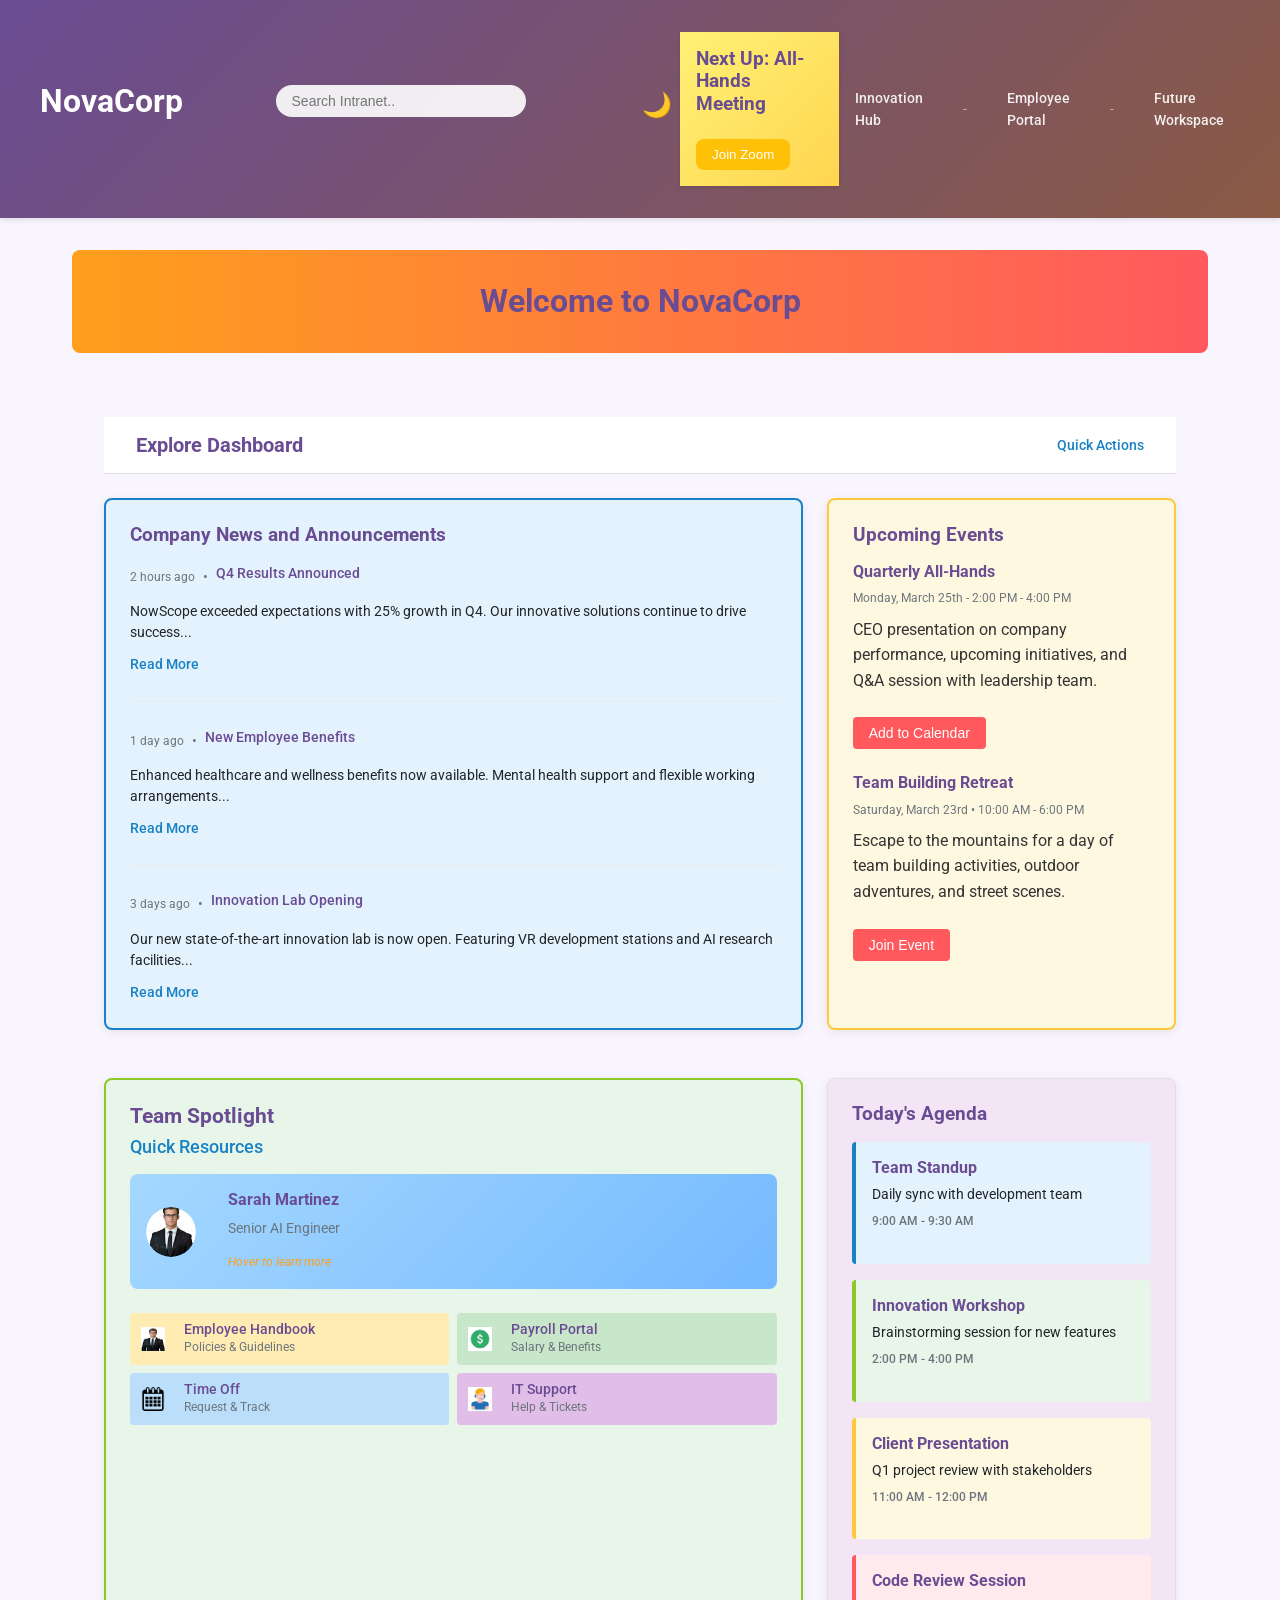
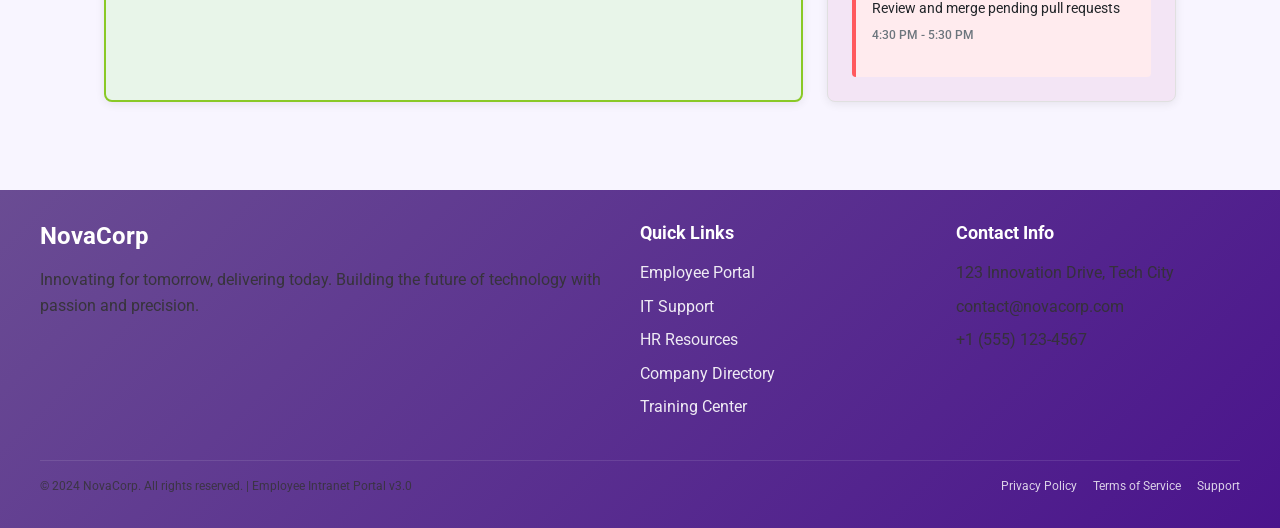
==== index.html @ 75bcbe5b "Rename index1.html to index.html for Vercel deployment" ====
<!DOCTYPE html>
<html lang="en">
<head>
    <meta charset="UTF-8">
    <meta name="viewport" content="width=device-width, initial-scale=1.0">
    <meta name="description" content="NovaCorp employee intranet portal">
    <title>NovaCorp Intranet</title>
    <link rel="stylesheet" href="style.css">
    <link href="https://fonts.googleapis.com/css2?family=Roboto:wght@300;400;500;700&display=swap" rel="stylesheet">
    <style>
        :root {
            /* Color Palette */
            --primary-color: #6a4c93;  /* Purple */
            --secondary-color: #1982c4;  /* Blue */
            --accent-color: #ff595e;  /* Coral */
            --success-color: #8ac926;  /* Green */
            --warning-color: #ffca3a;  /* Yellow */
            --highlight-color: #ff9f1c;  /* Orange */
            
            /* Neutral Colors */
            --white: #ffffff;
            --light-gray: #f8f9fa;
            --medium-gray: #e9ecef;
            --dark-gray: #6c757d;
            --black: #212529;
            
            /* Spacing */
            --space-sm: 0.5rem;
            --space-md: 1rem;
            --space-lg: 1.5rem;
            --space-xl: 2rem;
        }

        /* Base Styles */
        body {
            font-family: 'Roboto', sans-serif;
            margin: 0;
            padding: 0;
            background-color: #f8f5ff;
            color: var(--black);
            line-height: 1.6;
        }

        /* Header Styles */
        header {
            background: linear-gradient(135deg, var(--primary-color), #8a5a44);
            color: var(--white);
            padding: var(--space-xl);
            box-shadow: 0 2px 5px rgba(0,0,0,0.1);
        }

        .header-container {
            max-width: 1200px;
            margin: 0 auto;
        }
        
        .header-top {
            display: flex;
            justify-content: space-between;
            align-items: center;
            margin-bottom: var(--space-md);
        }
        
        h1 {
            font-size: 1.75rem;
            font-weight: 700;
            margin: 0;
        }
        
        .search-box {
            position: relative;
        }
        
        .search-box input {
            padding: var(--space-sm) var(--space-md);
            border-radius: 20px;
            border: none;
            width: 250px;
            font-size: 0.875rem;
        }
        
        nav {
            display: flex;
            gap: var(--space-md);
            font-size: 0.875rem;
        }
        
        nav a {
            color: var(--white);
            text-decoration: none;
            font-weight: 500;
            opacity: 0.9;
            transition: opacity 0.2s;
        }
        
        nav a:hover {
            opacity: 1;
            text-decoration: underline;
        }
        
        .nav-divider {
            color: rgba(255,255,255,0.5);
        }

        /* Main Content */
        main {
            max-width: 1200px;
            margin: var(--space-xl) auto;
            padding: 0 var(--space-xl);
        }

        .welcome-banner {
            background: linear-gradient(to right, var(--highlight-color), var(--accent-color));
            color: var(--white);
            padding: var(--space-xl);
            border-radius: 8px;
            text-align: center;
            margin-bottom: var(--space-xl);
        }
        
        .welcome-banner h2 {
            font-size: 2rem;
            margin: 0;
        }

        /* Dashboard Styles */
        .dashboard-header {
            display: flex;
            justify-content: space-between;
            align-items: center;
            margin-bottom: var(--space-lg);
        }
        
        .dashboard-header h3 {
            font-size: 1.25rem;
            color: var(--primary-color);
            margin: 0;
        }
        
        .dashboard-header span {
            color: var(--secondary-color);
            font-weight: 500;
            font-size: 0.875rem;
        }

        .dashboard-grid {
            display: grid;
            grid-template-columns: 2fr 1fr;
            gap: var(--space-lg);
        }

        /* Card Styles */
        .card {
            background-color: var(--white);
            border-radius: 8px;
            padding: var(--space-lg);
            box-shadow: 0 2px 10px rgba(0, 0, 0, 0.08);
            margin-bottom: var(--space-lg);
        }

        /* News Section */
        .news-section {
            background-color: #e3f2fd;
            border: 2px solid var(--secondary-color);
        }

        .news-items {
            display: flex;
            flex-direction: column;
            gap: var(--space-lg);
        }

        .news-item {
            padding-bottom: var(--space-lg);
            border-bottom: 1px solid var(--medium-gray);
        }

        .news-item:last-child {
            border-bottom: none;
            padding-bottom: 0;
        }

        .news-meta {
            display: flex;
            align-items: center;
            gap: var(--space-sm);
            margin-bottom: var(--space-sm);
        }

        .news-time {
            color: var(--dark-gray);
            font-size: 0.75rem;
        }

        .news-bullet {
            color: var(--dark-gray);
        }

        .news-title {
            color: var(--primary-color);
            font-weight: 500;
        }

        .news-excerpt {
            color: var(--black);
            margin-bottom: var(--space-sm);
            font-size: 0.875rem;
        }

        .news-link {
            color: var(--secondary-color);
            text-decoration: none;
            font-weight: 500;
            font-size: 0.875rem;
        }

        /* Events Section */
        .events-section {
            background-color: #fff8e1;
            border: 2px solid var(--warning-color);
        }

        .event-item {
            margin-bottom: var(--space-lg);
        }

        .event-item:last-child {
            margin-bottom: 0;
        }

        .event-item h4 {
            color: var(--primary-color);
            margin-bottom: var(--space-sm);
        }

        .event-time {
            color: var(--dark-gray);
            font-size: 0.75rem;
            margin-bottom: var(--space-sm);
        }

        .event-btn {
            background-color: var(--accent-color);
            color: var(--white);
            border: none;
            padding: var(--space-sm) var(--space-md);
            border-radius: 4px;
            font-size: 0.875rem;
            cursor: pointer;
            transition: opacity 0.2s;
        }

        .event-btn:hover {
            opacity: 0.9;
        }

        /* Spotlight Section */
        .spotlight-section {
            background-color: #e8f5e9;
            border: 2px solid var(--success-color);
        }

        .employee-card {
            display: flex;
            align-items: center;
            gap: var(--space-md);
            padding: var(--space-md);
            background: linear-gradient(135deg, #a5d8ff, #74b9ff);
            border-radius: 8px;
            margin-bottom: var(--space-lg);
        }

        .employee-avatar img {
            width: 50px;
            height: 50px;
            border-radius: 50%;
            object-fit: cover;
        }

        .employee-info h5 {
            color: var(--primary-color);
            margin: 0 0 var(--space-sm) 0;
        }

        .employee-info p {
            color: var(--dark-gray);
            margin: 0 0 var(--space-sm) 0;
            font-size: 0.875rem;
        }

        .learn-more {
            color: var(--highlight-color);
            text-decoration: none;
            font-size: 0.75rem;
            font-style: italic;
        }

        .quick-resources {
            display: grid;
            grid-template-columns: 1fr 1fr;
            gap: var(--space-sm);
        }

        .resource-item {
            display: flex;
            align-items: center;
            gap: var(--space-sm);
            padding: var(--space-sm);
            border-radius: 4px;
            transition: transform 0.2s;
        }

        .resource-item:nth-child(1) {
            background-color: #ffecb3;
        }
        .resource-item:nth-child(2) {
            background-color: #c8e6c9;
        }
        .resource-item:nth-child(3) {
            background-color: #bbdefb;
        }
        .resource-item:nth-child(4) {
            background-color: #e1bee7;
        }

        .resource-icon img {
            width: 24px;
            height: 24px;
        }

        .resource-info h6 {
            color: var(--primary-color);
            margin: 0;
            font-size: 0.875rem;
        }

        .resource-info p {
            color: var(--dark-gray);
            margin: 0;
            font-size: 0.75rem;
        }

        /* Agenda Section */
        .agenda-section {
            background-color: #f3e5f5;
        }

        .agenda-items {
            display: flex;
            flex-direction: column;
            gap: var(--space-md);
        }

        .agenda-item {
            padding: var(--space-md);
            border-radius: 4px;
            transition: transform 0.2s;
        }

        .agenda-item:nth-child(1) {
            border-left: 4px solid var(--secondary-color);
            background-color: #e3f2fd;
        }
        .agenda-item:nth-child(2) {
            border-left: 4px solid var(--success-color);
            background-color: #e8f5e9;
        }
        .agenda-item:nth-child(3) {
            border-left: 4px solid var(--warning-color);
            background-color: #fff8e1;
        }
        .agenda-item:nth-child(4) {
            border-left: 4px solid var(--accent-color);
            background-color: #ffebee;
        }

        .agenda-item h4 {
            color: var(--primary-color);
            margin: 0 0 var(--space-sm) 0;
        }

        .agenda-description {
            color: var(--black);
            margin: 0 0 var(--space-sm) 0;
            font-size: 0.875rem;
        }

        .agenda-time {
            color: var(--dark-gray);
            font-size: 0.75rem;
        }

        /* Footer */
        footer {
            background: linear-gradient(135deg, var(--primary-color), #4a148c);
            color: var(--white);
            padding: var(--space-xl);
        }

        .footer-content {
            max-width: 1200px;
            margin: 0 auto;
            display: grid;
            grid-template-columns: 2fr 1fr 1fr;
            gap: var(--space-xl);
            margin-bottom: var(--space-xl);
        }

        .footer-about h3 {
            font-size: 1.5rem;
            margin: 0 0 var(--space-md) 0;
        }

        .footer-about p {
            margin: 0;
            opacity: 0.9;
            line-height: 1.6;
        }

        .footer-links h4,
        .footer-contact h4 {
            font-size: 1.125rem;
            margin: 0 0 var(--space-md) 0;
        }

        .footer-links ul {
            list-style: none;
            margin: 0;
            padding: 0;
        }

        .footer-links li {
            margin-bottom: var(--space-sm);
        }

        .footer-links a {
            color: var(--white);
            text-decoration: none;
            opacity: 0.9;
            transition: opacity 0.2s;
        }

        .footer-links a:hover {
            opacity: 1;
            text-decoration: underline;
        }

        .footer-contact p {
            margin: 0 0 var(--space-sm) 0;
            opacity: 0.9;
        }

        .footer-bottom {
            max-width: 1200px;
            margin: 0 auto;
            padding-top: var(--space-md);
            border-top: 1px solid rgba(255,255,255,0.1);
            display: flex;
            justify-content: space-between;
            align-items: center;
        }

        .footer-bottom p {
            margin: 0;
            font-size: 0.75rem;
            opacity: 0.8;
        }

        .footer-legal {
            display: flex;
            gap: var(--space-md);
        }

        .footer-legal a {
            color: var(--white);
            text-decoration: none;
            font-size: 0.75rem;
            opacity: 0.8;
            transition: opacity 0.2s;
        }

        .footer-legal a:hover {
            opacity: 1;
        }

        /* Mobile Menu Toggle */
        .mobile-menu-toggle {
            display: none;
            flex-direction: column;
            justify-content: space-between;
            width: 30px;
            height: 21px;
            cursor: pointer;
        }

        .mobile-menu-toggle span {
            display: block;
            height: 3px;
            width: 100%;
            background-color: var(--white);
            border-radius: 3px;
        }

        /* Responsive Design */
        @media (max-width: 1024px) {
            .dashboard-grid {
                grid-template-columns: 1fr;
            }
            
            .footer-content {
                grid-template-columns: 1fr 1fr;
            }
        }

        @media (max-width: 768px) {
            .header-top {
                flex-direction: column;
                align-items: flex-start;
                gap: var(--space-md);
            }
            
            .search-box input {
                width: 100%;
            }
            
            .mobile-menu-toggle {
                display: flex;
                position: absolute;
                top: 1.5rem;
                right: 2rem;
            }
            
            nav {
                display: none;
                width: 100%;
                flex-direction: column;
                gap: var(--space-sm);
            }
            
            nav.active {
                display: flex;
            }
            
            .footer-content {
                grid-template-columns: 1fr;
            }
        }

        @media (max-width: 576px) {
            body {
                font-size: 14px;
            }
            
            .quick-resources {
                grid-template-columns: 1fr;
            }
            
            .footer-bottom {
                flex-direction: column;
                gap: var(--space-sm);
                text-align: center;
            }
            
            .footer-legal {
                justify-content: center;
            }
        }
    </style>
</head>
<body>
    <header>
        <div class="header-container">
            <div class="header-top">
                <h1>NovaCorp</h1>
                <div class="search-box">
                    <input type="text" placeholder="Search Intranet.." aria-label="Search intranet">
                </div>
                <div class="theme-toggle">
                    <button id="themeToggle" aria-label="Toggle theme">
                        <span class="light-icon">☀️</span>
                        <span class="dark-icon">🌙</span>
                    </button>
                </div>
            </div>
            <div class="mobile-menu-toggle" aria-label="Menu">
                <span></span>
                <span></span>
                <span></span>
            </div>
            <!-- Office-Flavored Widgets -->


<div class="widget meeting-tracker">
  <h3>Next Up: All-Hands Meeting</h3>
  <button id="joinMeeting">Join Zoom</button>
</div>
            <nav>
                <a href="#">Innovation Hub</a>
                <span class="nav-divider" aria-hidden="true">-</span>
                <a href="#">Employee Portal</a>
                <span class="nav-divider" aria-hidden="true">-</span>
                <a href="#">Future Workspace</a>
            </nav>
        </div>
    </header>

    <main>
        <section class="welcome-banner">
            <h2>Welcome to NovaCorp</h2>
        </section>

        <section class="dashboard">
            <div class="dashboard-header">
                <h3>Explore Dashboard</h3>
                <span>Quick Actions</span>
            </div>
            
            <div class="dashboard-grid">
                <!-- News Section -->
                <div class="news-section card">
                    <h3>Company News and Announcements</h3>
                    <div class="news-items">
                        <div class="news-item">
                            <div class="news-meta">
                                <span class="news-time">2 hours ago</span>
                                <span class="news-bullet" aria-hidden="true">•</span>
                                <span class="news-title">Q4 Results Announced</span>
                            </div>
                            <p class="news-excerpt">NowScope exceeded expectations with 25% growth in Q4. Our innovative solutions continue to drive success...</p>
                            <a href="#" class="news-link">Read More</a>
                        </div>
                        
                        <div class="news-item">
                            <div class="news-meta">
                                <span class="news-time">1 day ago</span>
                                <span class="news-bullet" aria-hidden="true">•</span>
                                <span class="news-title">New Employee Benefits</span>
                            </div>
                            <p class="news-excerpt">Enhanced healthcare and wellness benefits now available. Mental health support and flexible working arrangements...</p>
                            <a href="#" class="news-link">Read More</a>
                        </div>
                        
                        <div class="news-item">
                            <div class="news-meta">
                                <span class="news-time">3 days ago</span>
                                <span class="news-bullet" aria-hidden="true">•</span>
                                <span class="news-title">Innovation Lab Opening</span>
                            </div>
                            <p class="news-excerpt">Our new state-of-the-art innovation lab is now open. Featuring VR development stations and AI research facilities...</p>
                            <a href="#" class="news-link">Read More</a>
                        </div>
                    </div>
                </div>
                
                <!-- Events Section -->
                <div class="events-section card">
                    <h3>Upcoming Events</h3>
                    <div class="event-item">
                        <h4>Quarterly All-Hands</h4>
                        <p class="event-time">Monday, March 25th - 2:00 PM - 4:00 PM</p>
                        <p>CEO presentation on company performance, upcoming initiatives, and Q&A session with leadership team.</p>
                        <button class="event-btn">Add to Calendar</button>
                    </div>
                    <div class="event-item">
                        <h4>Team Building Retreat</h4>
                        <p class="event-time">Saturday, March 23rd • 10:00 AM - 6:00 PM</p>
                        <p>Escape to the mountains for a day of team building activities, outdoor adventures, and street scenes.</p>
                        <button class="event-btn">Join Event</button>
                    </div>
                </div>
                
                <!-- Spotlight Section -->
                <div class="spotlight-section card">
                    <h3>Team Spotlight</h3>
                    <h4>Quick Resources</h4>
                    <div class="employee-card">
                        <div class="employee-avatar">
                            <img src="ff.jpg" alt="Sarah Martinez portrait" width="50" height="50">
                        </div>
                        <div class="employee-info">
                            <h5>Sarah Martinez</h5>
                            <p>Senior AI Engineer</p>
                            <a href="#" class="learn-more">Hover to learn more</a>
                        </div>
                    </div>
                    
                    <div class="quick-resources">
                        <div class="resource-item">
                            <div class="resource-icon">
                                <img src="ff.jpg" alt="Handbook icon" width="24" height="24">
                            </div>
                            <div class="resource-info">
                                <h6>Employee Handbook</h6>
                                <p>Policies & Guidelines</p>
                            </div>
                        </div>
                        
                        <div class="resource-item">
                            <div class="resource-icon">
                                <img src="do.jpg" alt="Payroll icon" width="24" height="24">
                            </div>
                            <div class="resource-info">
                                <h6>Payroll Portal</h6>
                                <p>Salary & Benefits</p>
                            </div>
                        </div>
                        
                        <div class="resource-item">
                            <div class="resource-icon">
                                <img src="cal.png" alt="Calendar icon" width="24" height="24">
                            </div>
                            <div class="resource-info">
                                <h6>Time Off</h6>
                                <p>Request & Track</p>
                            </div>
                        </div>
                        
                        <div class="resource-item">
                            <div class="resource-icon">
                                <img src="sup.png" alt="Support icon" width="24" height="24">
                            </div>
                            <div class="resource-info">
                                <h6>IT Support</h6>
                                <p>Help & Tickets</p>
                            </div>
                        </div>
                    </div>
                </div>
                
                <!-- Agenda Section -->
                <div class="agenda-section card">
                    <h3>Today's Agenda</h3>
                    <div class="agenda-items">
                        <div class="agenda-item">
                            <h4>Team Standup</h4>
                            <p class="agenda-description">Daily sync with development team</p>
                            <p class="agenda-time">9:00 AM - 9:30 AM</p>
                        </div>
                        <div class="agenda-item">
                            <h4>Innovation Workshop</h4>
                            <p class="agenda-description">Brainstorming session for new features</p>
                            <p class="agenda-time">2:00 PM - 4:00 PM</p>
                        </div>
                        <div class="agenda-item">
                            <h4>Client Presentation</h4>
                            <p class="agenda-description">Q1 project review with stakeholders</p>
                            <p class="agenda-time">11:00 AM - 12:00 PM</p>
                        </div>
                        <div class="agenda-item">
                            <h4>Code Review Session</h4>
                            <p class="agenda-description">Review and merge pending pull requests</p>
                            <p class="agenda-time">4:30 PM - 5:30 PM</p>
                        </div>
                    </div>
                </div>
            </div>
        </section>
    </main>

    <footer>
        <div class="footer-content">
            <div class="footer-about">
                <h3>NovaCorp</h3>
                <p>Innovating for tomorrow, delivering today. Building the future of technology with passion and precision.</p>
            </div>
            <div class="footer-links">
                <h4>Quick Links</h4>
                <ul>
                    <li><a href="#">Employee Portal</a></li>
                    <li><a href="#">IT Support</a></li>
                    <li><a href="#">HR Resources</a></li>
                    <li><a href="#">Company Directory</a></li>
                    <li><a href="#">Training Center</a></li>
                </ul>
            </div>
            <div class="footer-contact">
                <h4>Contact Info</h4>
                <p>123 Innovation Drive, Tech City</p>
                <p>contact@novacorp.com</p>
                <p>+1 (555) 123-4567</p>
            </div>
        </div>
        <div class="footer-bottom">
            <p>© 2024 NovaCorp. All rights reserved. | Employee Intranet Portal v3.0</p>
            <div class="footer-legal">
                <a href="#">Privacy Policy</a>
                <a href="#">Terms of Service</a>
                <a href="#">Support</a>
            </div>
        </div>
    </footer>

    <script src="script.js"></script>
</body>
</html>
---- style.css ----
:root {
    /* Color Scheme - Light Theme (Default) */
    --primary-color: #2c3e50;
    --secondary-color: #3498db;
    --accent-color: #e74c3c;
    --success-color: #2ecc71;
    --warning-color: #f39c12;
    --light-gray: #ecf0f1;
    --medium-gray: #bdc3c7;
    --dark-gray: #7f8c8d;
    --white: #ffffff;
    --black: #000000;

    
    /* Background Colors */
    --primary-bg: #ffffff;
    --secondary-bg: #f5f5f5;
    --card-bg: #ffffff;
    
    /* Text Colors */
    --text-color: #333333;
    --text-light: #777777;
    --text-on-dark: #f5f5f5;
    
    /* UI Elements */
    --header-bg: #2c3e50;
    --border-color: #e0e0e0;
    --shadow-color: rgba(0, 0, 0, 0.1);
    
    /* Spacing */
    --base-spacing: 1rem;
    --border-radius: 8px;
    
    /* Transitions */
    --transition-fast: 0.2s;
    --transition-medium: 0.3s;
    --transition-slow: 0.5s;
    /* Light theme vars */
  --primary-bg: #ffffff;
  --text-color: #333333;
}

[data-theme="dark"] {
    /* Dark Theme Overrides */
    --primary-bg: #121212;
    --secondary-bg: #1e1e1e;
    --text-color: #f5f5f5;
    --text-light: #aaaaaa;
    --header-bg: #1a1a1a;
    --accent-color: #4dabf7;
    --card-bg: #1e1e1e;
    --border-color: #333333;
    --shadow-color: rgba(0, 0, 0, 0.3);
}

/* Base Styles */
* {
    margin: 0;
    padding: 0;
    box-sizing: border-box;
}

html {
    scroll-behavior: smooth;
}

body {
    font-family: 'Roboto', sans-serif;
    line-height: 1.6;
    color: var(--text-color);
    background-color: var(--primary-bg);
    transition: background-color var(--transition-medium) ease, 
                color var(--transition-medium) ease;
}

h1, h2, h3, h4, h5, h6 {
    line-height: 1.2;
    margin-bottom: var(--base-spacing);
    color: var(--primary-color);
}

[data-theme="dark"] h1, 
[data-theme="dark"] h2, 
[data-theme="dark"] h3, 
[data-theme="dark"] h4, 
[data-theme="dark"] h5, 
[data-theme="dark"] h6 {
    color: var(--text-on-dark);
}

p {
    margin-bottom: var(--base-spacing);
    color: var(--text-color);
}

a {
    color: var(--secondary-color);
    text-decoration: none;
    transition: color var(--transition-fast) ease;
}

a:hover {
    color: var(--accent-color);
    text-decoration: underline;
}

img {
    max-width: 100%;
    height: auto;
    display: block;
}

/* Layout Components */
.container {
    width: 100%;
    max-width: 1200px;
    margin: 0 auto;
    padding: 0 var(--base-spacing);
}

.section {
    padding: calc(var(--base-spacing) * 2) 0;
}

/* Header Styles */
header {
    background-color: var(--header-bg);
    color: var(--white);
    padding: var(--base-spacing) calc(var(--base-spacing) * 2);
    box-shadow: 0 2px 5px var(--shadow-color);
    position: relative;
}

.header-container {
    display: flex;
    justify-content: space-between;
    align-items: center;
}

.header-top {
    display: flex;
    justify-content: space-between;
    align-items: center;
    margin-bottom: calc(var(--base-spacing) / 2);
    width: 100%;
}

.header-top h1 {
    font-size: 2rem;
    font-weight: 700;
    color: var(--white);
}

.nav-divider {
    color: rgba(255, 255, 255, 0.5);
    padding: 0 calc(var(--base-spacing) / 2);
}

/* Search Box */
.search-box {
    position: relative;
    display: flex;
    align-items: center;
}

.search-box input {
    padding: calc(var(--base-spacing) / 2) var(--base-spacing);
    border-radius: 20px;
    border: none;
    width: 300px;
    background-color: rgba(255, 255, 255, 0.9);
    transition: width var(--transition-medium) ease;
}

.search-box input:focus {
    outline: none;
    box-shadow: 0 0 0 2px var(--secondary-color);
    width: 350px;
}

.search-box button {
    background: transparent;
    border: none;
    cursor: pointer;
    margin-left: calc(var(--base-spacing) / 2);
    color: var(--white);
}

/* Navigation */
nav {
    display: flex;
    gap: var(--base-spacing);
    align-items: center;
}

nav a {
    color: var(--white);
    text-decoration: none;
    font-weight: 500;
    padding: calc(var(--base-spacing) / 2) var(--base-spacing);
    border-radius: var(--border-radius);
    transition: background-color var(--transition-fast) ease;
}

nav a:hover {
    background-color: rgba(255, 255, 255, 0.1);
    text-decoration: none;
}

nav span {
    color: rgba(255, 255, 255, 0.7);
}

/* Theme Toggle */
.theme-toggle {
    margin-left: var(--base-spacing);
}

#themeToggle {
    background: transparent;
    border: none;
    cursor: pointer;
    font-size: 1.5rem;
    padding: calc(var(--base-spacing) / 2);
    display: flex;
    align-items: center;
    color: var(--white);
    transition: transform var(--transition-fast) ease;
}

#themeToggle:hover {
    transform: scale(1.1);
}

/* Main Content */
.welcome-banner {
    background-color: var(--secondary-color);
    color: var(--white);
    padding: calc(var(--base-spacing) * 2);
    text-align: center;
    margin-bottom: calc(var(--base-spacing) * 2);
}

.welcome-banner h2 {
    font-size: 1.8rem;
    margin: 0;
}

.dashboard {
    padding: calc(var(--base-spacing) * 2);
}

.dashboard-header {
    display: flex;
    justify-content: space-between;
    align-items: center;
    padding: var(--base-spacing) calc(var(--base-spacing) * 2);
    background-color: var(--card-bg);
    border-bottom: 1px solid var(--border-color);
    margin-bottom: var(--base-spacing);
}

.dashboard-header h3 {
    font-size: 1.2rem;
    margin: 0;
}

.dashboard-header span {
    color: var(--secondary-color);
    font-weight: 500;
}

.dashboard-grid {
    display: grid;
    grid-template-columns: 2fr 1fr;
    gap: calc(var(--base-spacing) * 2);
}

/* Card Styles */
.card {
    background: var(--card-bg);
    border-radius: var(--border-radius);
    padding: calc(var(--base-spacing) * 1.5);
    margin-bottom: calc(var(--base-spacing) * 1.5);
    box-shadow: 0 2px 4px var(--shadow-color);
    border: 1px solid var(--border-color);
    transition: transform var(--transition-fast) ease, 
                box-shadow var(--transition-fast) ease;
}

.card:hover {
    transform: translateY(-5px);
    box-shadow: 0 5px 15px rgba(0, 0, 0, 0.1);
}

.card-title {
    font-size: 1.3rem;
    margin-bottom: var(--base-spacing);
    color: var(--primary-color);
    padding-bottom: calc(var(--base-spacing) / 2);
    border-bottom: 2px solid var(--border-color);
}

/* Events Section */
.events-section {
    background-color: var(--card-bg);
    border-radius: var(--border-radius);
    padding: calc(var(--base-spacing) * 1.5);
    box-shadow: 0 4px 6px var(--shadow-color);
    overflow: hidden;
}

.events-slider {
    position: relative;
    width: 100%;
    height: 220px;
    overflow: hidden;
}

.event-slide {
    position: absolute;
    width: 100%;
    height: 100%;
    padding: var(--base-spacing);
    border-radius: var(--border-radius);
    display: flex;
    flex-direction: column;
    justify-content: center;
    transition: transform var(--transition-slow) ease;
    background-color: var(--secondary-bg);
}

.event-slide h3 {
    color: var(--secondary-color);
    margin-bottom: calc(var(--base-spacing) / 2);
    font-size: 1.2rem;
}

.event-date {
    color: var(--dark-gray);
    font-size: 0.9rem;
    margin-bottom: var(--base-spacing);
}

.event-description {
    color: var(--text-color);
    margin-bottom: var(--base-spacing);
    line-height: 1.5;
}

.event-time {
    color: var(--dark-gray);
    font-size: 0.8rem;
    display: block;
    margin-bottom: calc(var(--base-spacing) / 2);
}

/* Slider Controls */
.slider-controls {
    display: flex;
    justify-content: center;
    margin-top: var(--base-spacing);
    gap: calc(var(--base-spacing) / 2);
}

.slider-prev, 
.slider-next {
    background-color: var(--secondary-color);
    color: var(--white);
    border: none;
    padding: calc(var(--base-spacing) / 2) var(--base-spacing);
    border-radius: var(--border-radius);
    cursor: pointer;
    transition: background-color var(--transition-fast) ease;
}

.slider-prev:hover, 
.slider-next:hover {
    background-color: var(--primary-color);
}

.slider-dots {
    display: flex;
    justify-content: center;
    gap: calc(var(--base-spacing) / 2);
    margin-top: var(--base-spacing);
}

.slider-dot {
    width: 12px;
    height: 12px;
    border-radius: 50%;
    background-color: var(--medium-gray);
    border: none;
    cursor: pointer;
    transition: background-color var(--transition-fast) ease;
}

.slider-dot.active {
    background-color: var(--secondary-color);
}

/* Spotlight Section */
.spotlight-section {
    background-color: var(--card-bg);
    border-radius: var(--border-radius);
    padding: var(--base-spacing);
    box-shadow: 0 2px 10px var(--shadow-color);
    margin-bottom: calc(var(--base-spacing) * 1.5);
}

.spotlight-section h3 {
    color: var(--primary-color);
    font-size: 1.3rem;
    margin-bottom: calc(var(--base-spacing) / 2);
}

.spotlight-section h4 {
    color: var(--secondary-color);
    font-size: 1.1rem;
    margin-bottom: var(--base-spacing);
    font-weight: 500;
}

/* News Section */
.news-section {
    background-color: var(--card-bg);
    border-radius: var(--border-radius);
    padding: calc(var(--base-spacing) * 1.5);
    margin-bottom: calc(var(--base-spacing) * 2);
    box-shadow: 0 4px 6px var(--shadow-color);
}

.news-items {
    display: flex;
    flex-direction: column;
    gap: calc(var(--base-spacing) * 1.5);
}

.news-item {
    padding-bottom: var(--base-spacing);
    border-bottom: 1px solid var(--border-color);
}

.news-item:last-child {
    border-bottom: none;
    padding-bottom: 0;
}

.news-meta {
    display: flex;
    align-items: center;
    gap: calc(var(--base-spacing) / 2);
    margin-bottom: calc(var(--base-spacing) / 2);
    color: var(--dark-gray);
    font-size: 0.9rem;
}

.news-title {
    color: var(--primary-color);
    font-weight: 600;
    margin-bottom: calc(var(--base-spacing) / 2);
}

.news-excerpt {
    color: var(--text-color);
    margin-bottom: calc(var(--base-spacing) / 2);
    line-height: 1.5;
}

/* Employee Cards */
.employee-card {
    display: flex;
    align-items: center;
    padding: var(--base-spacing);
    background-color: var(--secondary-bg);
    border-radius: var(--border-radius);
    margin-bottom: var(--base-spacing);
    transition: transform var(--transition-fast) ease;
}

.employee-card:hover {
    transform: translateX(5px);
}

.employee-avatar {
    width: 50px;
    height: 50px;
    border-radius: 50%;
    overflow: hidden;
    margin-right: var(--base-spacing);
    flex-shrink: 0;
}

.employee-info h5 {
    color: var(--primary-color);
    font-size: 1rem;
    margin-bottom: 3px;
}

.employee-info .position {
    color: var(--dark-gray);
    font-size: 0.85rem;
    margin-bottom: calc(var(--base-spacing) / 2);
}

/* Quick Links & Resources */
.quick-links {
    display: grid;
    grid-template-columns: 1fr 1fr;
    gap: calc(var(--base-spacing) / 2);
}

.quick-links a {
    display: block;
    background-color: var(--light-gray);
    padding: calc(var(--base-spacing) * 0.8);
    border-radius: var(--border-radius);
    text-decoration: none;
    color: var(--primary-color);
    text-align: center;
    transition: background-color var(--transition-fast) ease;
}

.quick-links a:hover {
    background-color: var(--secondary-color);
    color: var(--white);
}

.quick-resources {
    display: grid;
    grid-template-columns: 1fr 1fr;
    gap: var(--base-spacing);
}

.resource-item {
    display: flex;
    align-items: center;
    padding: calc(var(--base-spacing) / 2);
    border-radius: var(--border-radius);
    transition: background-color var(--transition-fast) ease;
}

.resource-item:hover {
    background-color: var(--light-gray);
}

.resource-icon {
    width: 30px;
    height: 30px;
    margin-right: calc(var(--base-spacing) / 2);
    display: flex;
    align-items: center;
    justify-content: center;
    flex-shrink: 0;
}

.resource-info h6 {
    color: var(--primary-color);
    font-size: 0.9rem;
    margin-bottom: 2px;
    font-weight: 500;
}

.resource-info p {
    color: var(--dark-gray);
    font-size: 0.8rem;
}

/* Agenda Section */
.agenda-section {
    background-color: var(--card-bg);
    border-radius: var(--border-radius);
    padding: calc(var(--base-spacing) * 1.5);
    box-shadow: 0 2px 10px var(--shadow-color);
    margin-bottom: calc(var(--base-spacing) * 1.5);
}

.agenda-items {
    display: flex;
    flex-direction: column;
    gap: var(--base-spacing);
}

.agenda-item {
    padding: var(--base-spacing);
    background-color: var(--secondary-bg);
    border-radius: var(--border-radius);
    transition: transform var(--transition-fast) ease, 
                box-shadow var(--transition-fast) ease;
}

.agenda-item:hover {
    transform: translateY(-2px);
    box-shadow: 0 4px 8px var(--shadow-color);
}

.agenda-item h3 {
    color: var(--primary-color);
    font-size: 1.1rem;
    margin-bottom: calc(var(--base-spacing) / 2);
    font-weight: 600;
}

.agenda-description {
    color: var(--text-color);
    font-size: 0.9rem;
    margin-bottom: calc(var(--base-spacing) / 2);
    line-height: 1.4;
}

.agenda-time {
    color: var(--dark-gray);
    font-size: 0.85rem;
    font-weight: 500;
}

/* Buttons */
button {
    background-color: var(--accent-color);
    color: var(--white);
    border: none;
    padding: calc(var(--base-spacing) / 2) var(--base-spacing);
    border-radius: var(--border-radius);
    cursor: pointer;
    margin-top: calc(var(--base-spacing) / 2);
    transition: background-color var(--transition-fast) ease, 
                transform var(--transition-fast) ease;
    font-weight: 500;
}

button:hover {
    background-color: var(--primary-color);
    transform: translateY(-2px);
}

button:active {
    transform: translateY(0);
}

button.secondary {
    background-color: var(--secondary-color);
}

button.success {
    background-color: var(--success-color);
}

button.warning {
    background-color: var(--warning-color);
}

.event-btn, 
.read-more {
    background: var(--secondary-color);
    color: var(--white);
    border: none;
    padding: calc(var(--base-spacing) / 2) var(--base-spacing);
    border-radius: var(--border-radius);
    cursor: pointer;
    margin-top: calc(var(--base-spacing) / 2);
    display: inline-block;
    text-decoration: none;
}

/* Footer */
footer {
    background-color: var(--header-bg);
    color: var(--white);
    padding: calc(var(--base-spacing) * 2);
}

.footer-content {
    display: grid;
    grid-template-columns: repeat(3, 1fr);
    gap: calc(var(--base-spacing) * 2);
    margin-bottom: calc(var(--base-spacing) * 2);
}

.footer-about h3 {
    font-size: 1.5rem;
    margin-bottom: var(--base-spacing);
    color: var(--white);
}

.footer-links h4,
.footer-contact h4 {
    margin-bottom: var(--base-spacing);
    font-size: 1.2rem;
    color: var(--white);
}

.footer-links ul {
    list-style: none;
}

.footer-links li {
    margin-bottom: calc(var(--base-spacing) / 2);
}

.footer-links a {
    color: var(--white);
    text-decoration: none;
    opacity: 0.8;
    transition: opacity var(--transition-fast) ease;
}

.footer-links a:hover {
    opacity: 1;
    text-decoration: underline;
}

.footer-bottom {
    display: flex;
    justify-content: space-between;
    align-items: center;
    padding-top: var(--base-spacing);
    border-top: 1px solid rgba(255, 255, 255, 0.1);
}

.footer-legal {
    display: flex;
    gap: var(--base-spacing);
}

.footer-legal a {
    color: var(--white);
    text-decoration: none;
    opacity: 0.8;
    transition: opacity var(--transition-fast) ease;
}

.footer-legal a:hover {
    opacity: 1;
}

/* Mobile Menu */
.mobile-menu-toggle {
    display: none;
    flex-direction: column;
    justify-content: space-between;
    width: 30px;
    height: 21px;
    cursor: pointer;
    background: transparent;
    border: none;
    padding: 0;
}

.mobile-menu-toggle span {
    display: block;
    height: 3px;
    width: 100%;
    background-color: var(--white);
    border-radius: 3px;
    transition: transform var(--transition-medium) ease, 
                opacity var(--transition-medium) ease;
}

.mobile-menu-toggle.active span:nth-child(1) {
    transform: translateY(9px) rotate(45deg);
}

.mobile-menu-toggle.active span:nth-child(2) {
    opacity: 0;
}

.mobile-menu-toggle.active span:nth-child(3) {
    transform: translateY(-9px) rotate(-45deg);
}

/* Scroll to Top Button */
.scroll-to-top {
    position: fixed;
    bottom: 30px;
    right: 30px;
    width: 50px;
    height: 50px;
    border-radius: 50%;
    background-color: var(--accent-color);
    color: var(--white);
    display: flex;
    justify-content: center;
    align-items: center;
    cursor: pointer;
    opacity: 0;
    visibility: hidden;
    transition: opacity var(--transition-medium) ease, 
                visibility var(--transition-medium) ease,
                background-color var(--transition-fast) ease;
    z-index: 999;
    border: none;
    font-size: 1.5rem;
}

.scroll-to-top.visible {
    opacity: 1;
    visibility: visible;
}

.scroll-to-top:hover {
    background-color: var(--primary-color);
}

/* Loading Spinner */
.spinner {
    display: inline-block;
    width: 20px;
    height: 20px;
    border: 3px solid rgba(255, 255, 255, 0.3);
    border-radius: 50%;
    border-top-color: var(--white);
    animation: spin 1s ease-in-out infinite;
}

@keyframes spin {
    to { transform: rotate(360deg); }
}

/* Responsive Design */
@media (max-width: 1024px) {
    .dashboard-grid {
        grid-template-columns: 1fr 1fr;
    }
    
    .news-section {
        grid-column: span 2;
    }
    
    .footer-content {
        grid-template-columns: 1fr 1fr;
    }
    
    .footer-about {
        grid-column: span 2;
    }
}

@media (max-width: 768px) {
    .header-container {
        flex-direction: column;
        align-items: flex-start;
        gap: var(--base-spacing);
    }
    
    .search-box input {
        width: 100%;
    }
    
    .search-box input:focus {
        width: 100%;
    }
    
    .mobile-menu-toggle {
        display: flex;
        position: absolute;
        top: 1.5rem;
        right: 2rem;
    }
    
    nav {
        display: none;
        width: 100%;
        flex-direction: column;
        gap: calc(var(--base-spacing) / 2);
        margin-top: var(--base-spacing);
    }
    
    nav.active {
        display: flex;
    }
    
    .dashboard-grid {
        grid-template-columns: 1fr;
    }
    
    .news-section {
        grid-column: span 1;
    }
    
    .quick-links {
        grid-template-columns: 1fr;
    }
}

@media (max-width: 576px) {
    :root {
        --base-spacing: 0.8rem;
    }
    
    body {
        font-size: 14px;
    }
    
    .dashboard-header {
        flex-direction: column;
        align-items: flex-start;
        gap: calc(var(--base-spacing) / 2);
    }
    
    .footer-content {
        grid-template-columns: 1fr;
    }
    
    .footer-about {
        grid-column: span 1;
    }
    
    .footer-bottom {
        flex-direction: column;
        gap: var(--base-spacing);
        text-align: center;
    }
    
    .footer-legal {
        justify-content: center;
        flex-wrap: wrap;
    }
    
    .quick-resources {
        grid-template-columns: 1fr;
    }
}

/* Print Styles */
@media print {
    .mobile-menu-toggle,
    .theme-toggle,
    .scroll-to-top {
        display: none !important;
    }
    
    body {
        background-color: white !important;
        color: black !important;
        font-size: 12pt;
    }
    
    a {
        color: black !important;
        text-decoration: underline !important;
    }
    
    .card {
        break-inside: avoid;
        page-break-inside: avoid;
    }
}
/* Targets the widget specifically */
.widget.meeting-tracker {
  background: linear-gradient(135deg, #FFF176 0%, #FFD54F 100%); /* Material yellow gradient */
  padding: 1rem;
  box-shadow: 0 2px 4px rgba(0,0,0,0.1); /* Subtle shadow */
}

#joinMeeting {
  background-color: #FFC107; /* Amber yellow */
  transition: background-color 0.3s; /* Smooth hover */
}

#joinMeeting:hover {
  background-color: #FFA000; /* Darker on hover */
}

/* Dark mode fixes for agenda - won't affect light mode */
[data-theme="dark"] .agenda-section {
  background-color: #2d2d2d; /* Dark card background */
}

[data-theme="dark"] .agenda-item {
  background-color: #383838; /* Slightly lighter than card */
  color: #f0f0f0; /* Light text */
  border-color: #444; /* Dark border */
}

[data-theme="dark"] .agenda-description,
[data-theme="dark"] .agenda-time {
  color: #d0d0d0; /* Lighter gray for readability */
}

[data-theme="dark"] .agenda-item h4 {
  color: #ffffff; /* Pure white for headings */
}
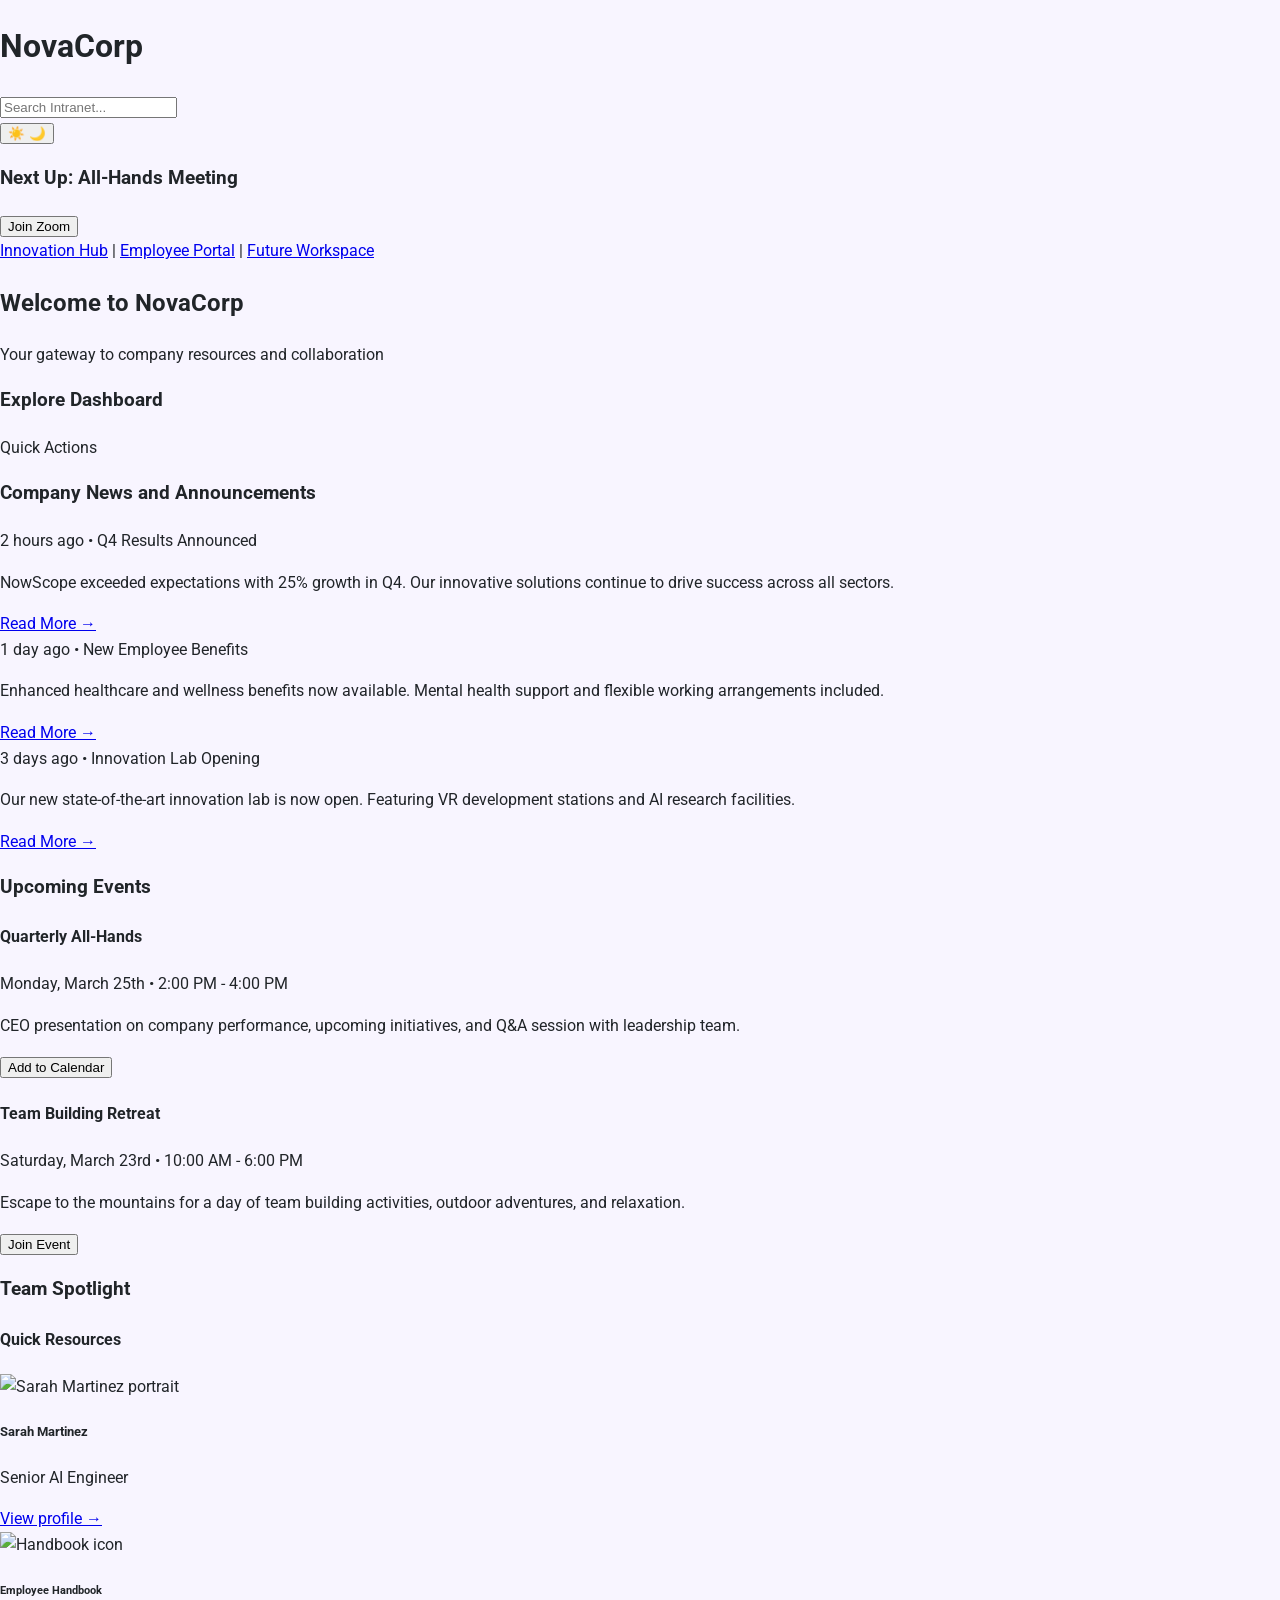
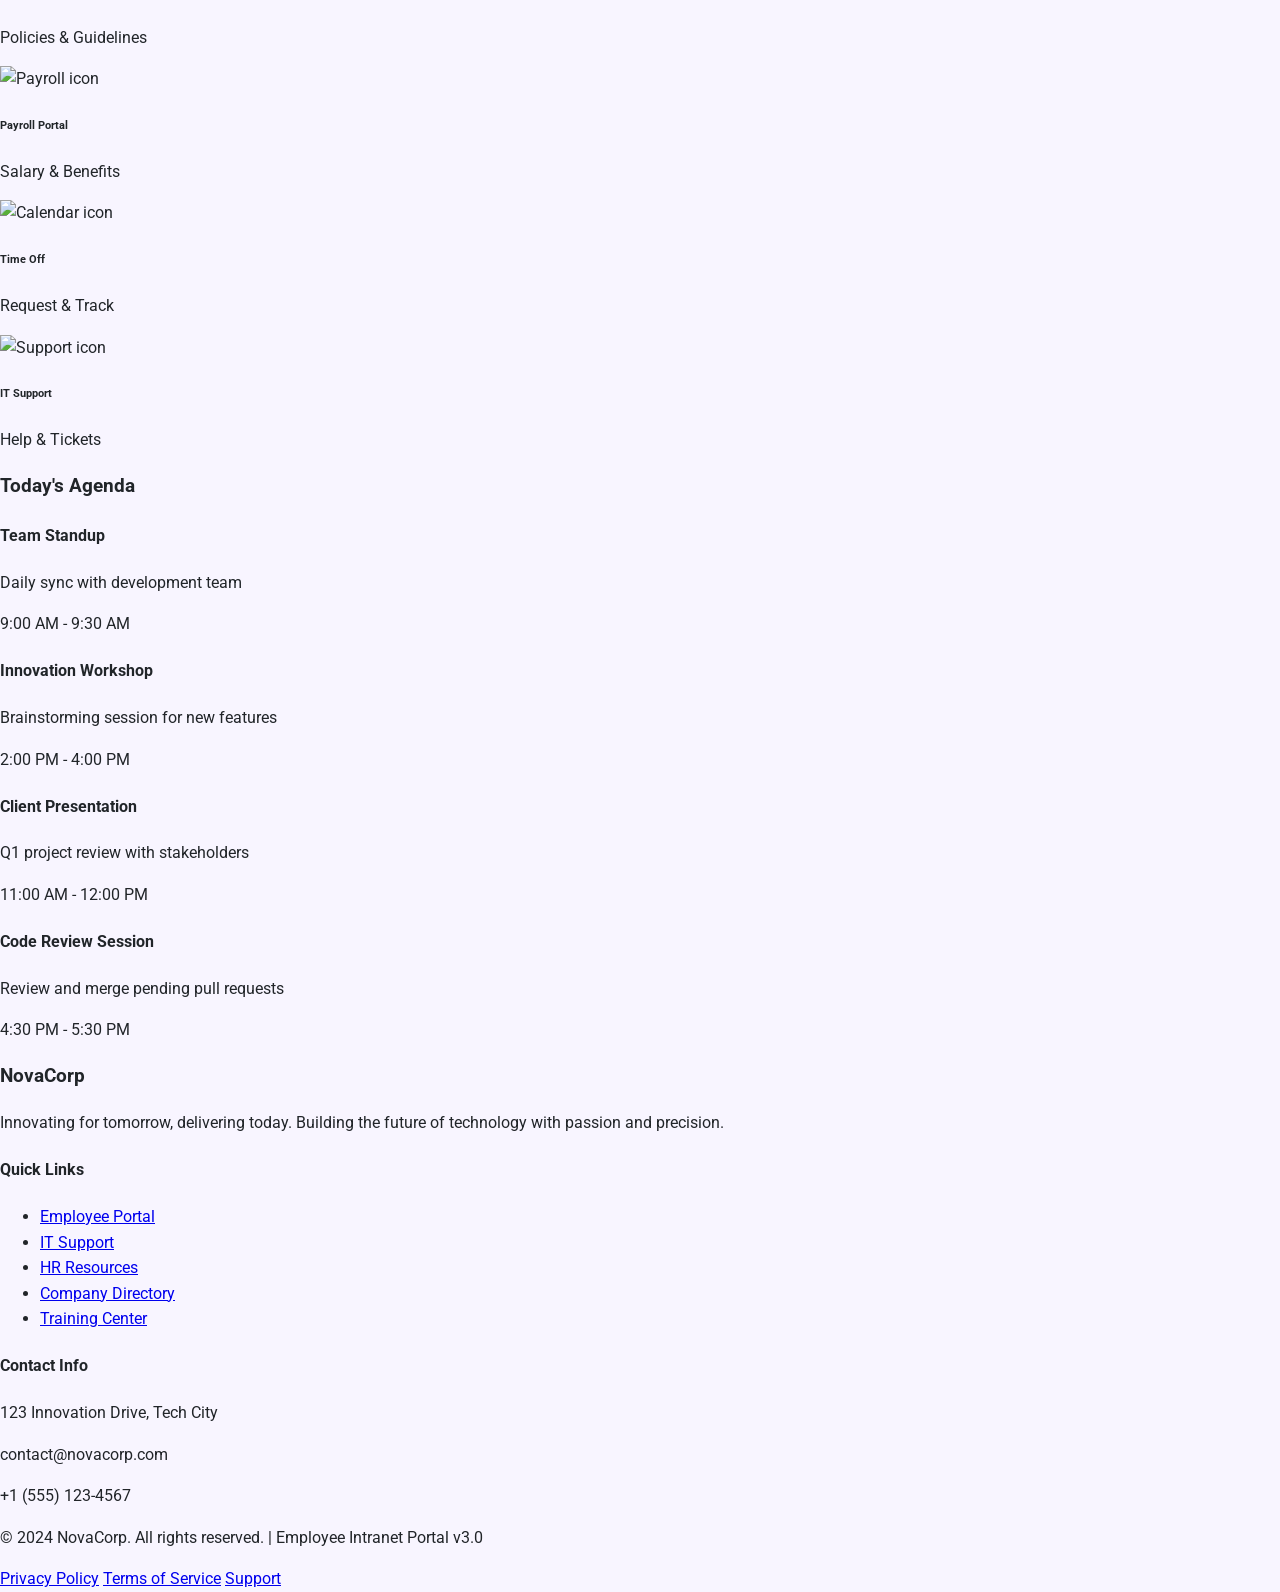
==== commit 30709a3e: "sc" ====
--- a/index.html
+++ b/index.html
@@ -5,8 +5,7 @@
     <meta name="viewport" content="width=device-width, initial-scale=1.0">
     <meta name="description" content="NovaCorp employee intranet portal">
     <title>NovaCorp Intranet</title>
-    <link rel="stylesheet" href="style.css">
-    <link href="https://fonts.googleapis.com/css2?family=Roboto:wght@300;400;500;700&display=swap" rel="stylesheet">
+    <link rel="stylesheet" href="https://fonts.googleapis.com/css2?family=Roboto:wght@300;400;500;700&display=swap">
     <style>
         :root {
             /* Color Palette */
@@ -43,7 +42,7 @@
 
         /* Header Styles */
         header {
-            background: linear-gradient(135deg, var(--primary-color), #8a5a44);
+            background: linear-gradient(135deg, var(--primary-color), #8a5a44;
             color: var(--white);
             padding: var(--space-xl);
             box-shadow: 0 2px 5px rgba(0,0,0,0.1);
@@ -565,6 +564,36 @@
                 justify-content: center;
             }
         }
+
+        /* Meeting Tracker Widget */
+        .meeting-tracker {
+            background-color: var(--white);
+            padding: var(--space-md);
+            border-radius: 8px;
+            margin-bottom: var(--space-md);
+            box-shadow: 0 2px 5px rgba(0,0,0,0.1);
+        }
+
+        .meeting-tracker h3 {
+            color: var(--primary-color);
+            margin: 0 0 var(--space-sm) 0;
+            font-size: 1rem;
+        }
+
+        #joinMeeting {
+            background-color: var(--secondary-color);
+            color: var(--white);
+            border: none;
+            padding: var(--space-sm) var(--space-md);
+            border-radius: 4px;
+            font-size: 0.875rem;
+            cursor: pointer;
+            transition: background-color 0.2s;
+        }
+
+        #joinMeeting:hover {
+            background-color: #1565c0;
+        }
     </style>
 </head>
 <body>
@@ -573,7 +602,7 @@
             <div class="header-top">
                 <h1>NovaCorp</h1>
                 <div class="search-box">
-                    <input type="text" placeholder="Search Intranet.." aria-label="Search intranet">
+                    <input type="text" placeholder="Search Intranet..." aria-label="Search intranet">
                 </div>
                 <div class="theme-toggle">
                     <button id="themeToggle" aria-label="Toggle theme">
@@ -587,18 +616,18 @@
                 <span></span>
                 <span></span>
             </div>
-            <!-- Office-Flavored Widgets -->
-
-
-<div class="widget meeting-tracker">
-  <h3>Next Up: All-Hands Meeting</h3>
-  <button id="joinMeeting">Join Zoom</button>
-</div>
+            
+            <!-- Meeting Tracker Widget -->
+            <div class="meeting-tracker">
+                <h3>Next Up: All-Hands Meeting</h3>
+                <button id="joinMeeting">Join Zoom</button>
+            </div>
+            
             <nav>
                 <a href="#">Innovation Hub</a>
-                <span class="nav-divider" aria-hidden="true">-</span>
+                <span class="nav-divider" aria-hidden="true">|</span>
                 <a href="#">Employee Portal</a>
-                <span class="nav-divider" aria-hidden="true">-</span>
+                <span class="nav-divider" aria-hidden="true">|</span>
                 <a href="#">Future Workspace</a>
             </nav>
         </div>
@@ -607,6 +636,7 @@
     <main>
         <section class="welcome-banner">
             <h2>Welcome to NovaCorp</h2>
+            <p>Your gateway to company resources and collaboration</p>
         </section>
 
         <section class="dashboard">
@@ -626,8 +656,8 @@
                                 <span class="news-bullet" aria-hidden="true">•</span>
                                 <span class="news-title">Q4 Results Announced</span>
                             </div>
-                            <p class="news-excerpt">NowScope exceeded expectations with 25% growth in Q4. Our innovative solutions continue to drive success...</p>
-                            <a href="#" class="news-link">Read More</a>
+                            <p class="news-excerpt">NowScope exceeded expectations with 25% growth in Q4. Our innovative solutions continue to drive success across all sectors.</p>
+                            <a href="#" class="news-link">Read More →</a>
                         </div>
                         
                         <div class="news-item">
@@ -636,8 +666,8 @@
                                 <span class="news-bullet" aria-hidden="true">•</span>
                                 <span class="news-title">New Employee Benefits</span>
                             </div>
-                            <p class="news-excerpt">Enhanced healthcare and wellness benefits now available. Mental health support and flexible working arrangements...</p>
-                            <a href="#" class="news-link">Read More</a>
+                            <p class="news-excerpt">Enhanced healthcare and wellness benefits now available. Mental health support and flexible working arrangements included.</p>
+                            <a href="#" class="news-link">Read More →</a>
                         </div>
                         
                         <div class="news-item">
@@ -646,8 +676,8 @@
                                 <span class="news-bullet" aria-hidden="true">•</span>
                                 <span class="news-title">Innovation Lab Opening</span>
                             </div>
-                            <p class="news-excerpt">Our new state-of-the-art innovation lab is now open. Featuring VR development stations and AI research facilities...</p>
-                            <a href="#" class="news-link">Read More</a>
+                            <p class="news-excerpt">Our new state-of-the-art innovation lab is now open. Featuring VR development stations and AI research facilities.</p>
+                            <a href="#" class="news-link">Read More →</a>
                         </div>
                     </div>
                 </div>
@@ -657,14 +687,14 @@
                     <h3>Upcoming Events</h3>
                     <div class="event-item">
                         <h4>Quarterly All-Hands</h4>
-                        <p class="event-time">Monday, March 25th - 2:00 PM - 4:00 PM</p>
+                        <p class="event-time">Monday, March 25th • 2:00 PM - 4:00 PM</p>
                         <p>CEO presentation on company performance, upcoming initiatives, and Q&A session with leadership team.</p>
                         <button class="event-btn">Add to Calendar</button>
                     </div>
                     <div class="event-item">
                         <h4>Team Building Retreat</h4>
                         <p class="event-time">Saturday, March 23rd • 10:00 AM - 6:00 PM</p>
-                        <p>Escape to the mountains for a day of team building activities, outdoor adventures, and street scenes.</p>
+                        <p>Escape to the mountains for a day of team building activities, outdoor adventures, and relaxation.</p>
                         <button class="event-btn">Join Event</button>
                     </div>
                 </div>
@@ -675,19 +705,19 @@
                     <h4>Quick Resources</h4>
                     <div class="employee-card">
                         <div class="employee-avatar">
-                            <img src="ff.jpg" alt="Sarah Martinez portrait" width="50" height="50">
+                            <img src="https://via.placeholder.com/50" alt="Sarah Martinez portrait" width="50" height="50">
                         </div>
                         <div class="employee-info">
                             <h5>Sarah Martinez</h5>
                             <p>Senior AI Engineer</p>
-                            <a href="#" class="learn-more">Hover to learn more</a>
+                            <a href="#" class="learn-more">View profile →</a>
                         </div>
                     </div>
                     
                     <div class="quick-resources">
                         <div class="resource-item">
                             <div class="resource-icon">
-                                <img src="ff.jpg" alt="Handbook icon" width="24" height="24">
+                                <img src="https://via.placeholder.com/24" alt="Handbook icon" width="24" height="24">
                             </div>
                             <div class="resource-info">
                                 <h6>Employee Handbook</h6>
@@ -697,7 +727,7 @@
                         
                         <div class="resource-item">
                             <div class="resource-icon">
-                                <img src="do.jpg" alt="Payroll icon" width="24" height="24">
+                                <img src="https://via.placeholder.com/24" alt="Payroll icon" width="24" height="24">
                             </div>
                             <div class="resource-info">
                                 <h6>Payroll Portal</h6>
@@ -707,7 +737,7 @@
                         
                         <div class="resource-item">
                             <div class="resource-icon">
-                                <img src="cal.png" alt="Calendar icon" width="24" height="24">
+                                <img src="https://via.placeholder.com/24" alt="Calendar icon" width="24" height="24">
                             </div>
                             <div class="resource-info">
                                 <h6>Time Off</h6>
@@ -717,7 +747,7 @@
                         
                         <div class="resource-item">
                             <div class="resource-icon">
-                                <img src="sup.png" alt="Support icon" width="24" height="24">
+                                <img src="https://via.placeholder.com/24" alt="Support icon" width="24" height="24">
                             </div>
                             <div class="resource-info">
                                 <h6>IT Support</h6>
@@ -790,6 +820,22 @@
         </div>
     </footer>
 
-    <script src="script.js"></script>
+    <script>
+        // Mobile menu toggle functionality
+        document.querySelector('.mobile-menu-toggle').addEventListener('click', function() {
+            document.querySelector('nav').classList.toggle('active');
+        });
+
+        // Theme toggle functionality
+        document.getElementById('themeToggle').addEventListener('click', function() {
+            document.body.classList.toggle('dark-theme');
+        });
+
+        // Join meeting button functionality
+        document.getElementById('joinMeeting').addEventListener('click', function() {
+            alert('Redirecting to Zoom meeting...');
+            // In a real implementation, this would open the Zoom meeting link
+        });
+    </script>
 </body>
 </html>
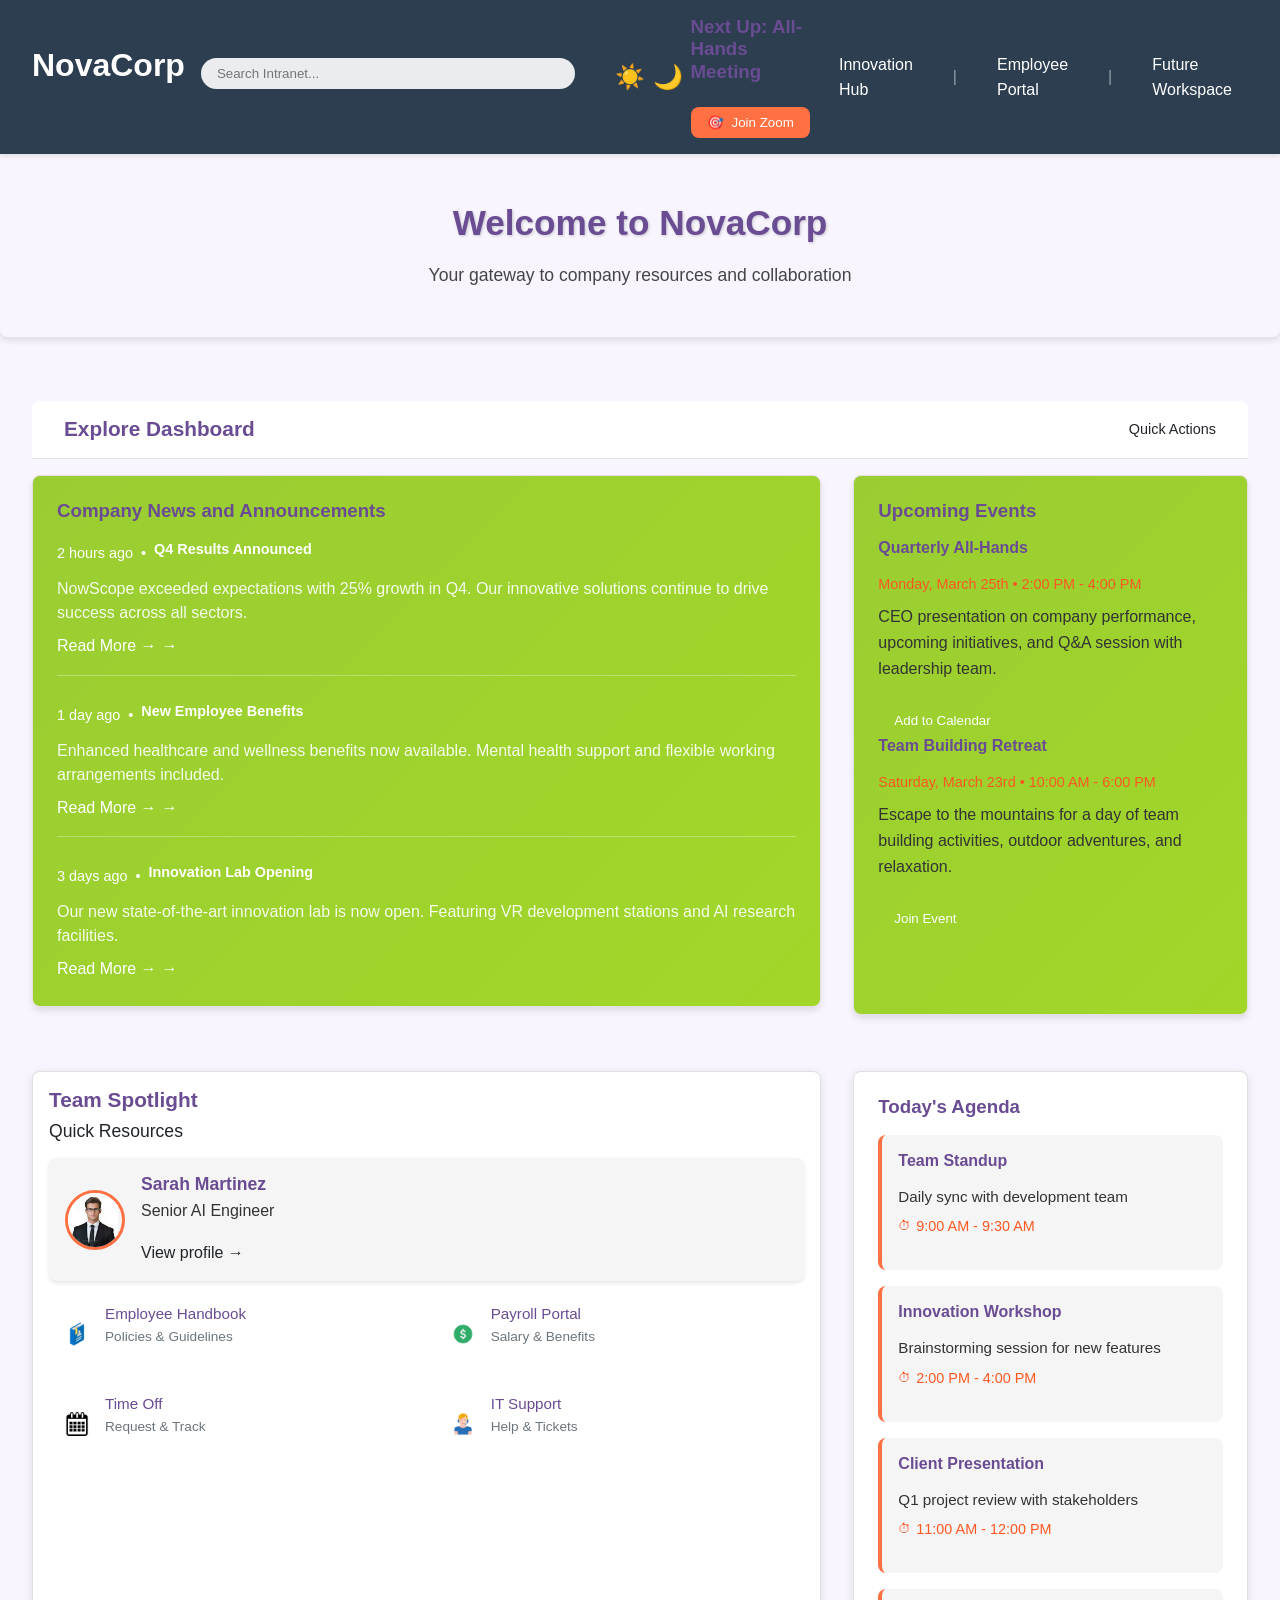
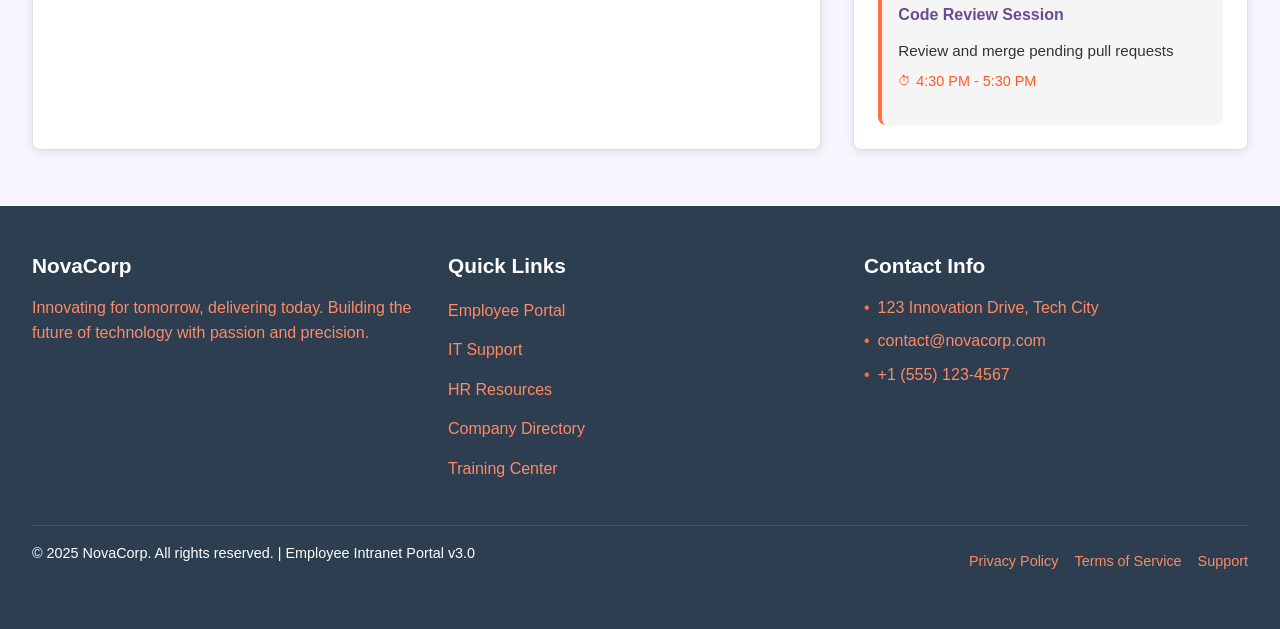
==== commit e02ba9f2: "v" ====
--- a/index.html
+++ b/index.html
@@ -5,12 +5,13 @@
     <meta name="viewport" content="width=device-width, initial-scale=1.0">
     <meta name="description" content="NovaCorp employee intranet portal">
     <title>NovaCorp Intranet</title>
-    <link rel="stylesheet" href="https://fonts.googleapis.com/css2?family=Roboto:wght@300;400;500;700&display=swap">
+    <link rel="stylesheet" href="style.css">
     <style>
         :root {
             /* Color Palette */
             --primary-color: #6a4c93;  /* Purple */
-            --secondary-color: #1982c4;  /* Blue */
+            --secondary-color: #1982
+            c4;  /* Blue */
             --accent-color: #ff595e;  /* Coral */
             --success-color: #8ac926;  /* Green */
             --warning-color: #ffca3a;  /* Yellow */
@@ -705,7 +706,7 @@
                     <h4>Quick Resources</h4>
                     <div class="employee-card">
                         <div class="employee-avatar">
-                            <img src="https://via.placeholder.com/50" alt="Sarah Martinez portrait" width="50" height="50">
+                            <img src="ff.jpg" alt="Sarah Martinez portrait" width="50" height="50">
                         </div>
                         <div class="employee-info">
                             <h5>Sarah Martinez</h5>
@@ -717,7 +718,7 @@
                     <div class="quick-resources">
                         <div class="resource-item">
                             <div class="resource-icon">
-                                <img src="https://via.placeholder.com/24" alt="Handbook icon" width="24" height="24">
+                                <img src="han.webp" alt="Handbook icon" width="24" height="24">
                             </div>
                             <div class="resource-info">
                                 <h6>Employee Handbook</h6>
@@ -727,7 +728,7 @@
                         
                         <div class="resource-item">
                             <div class="resource-icon">
-                                <img src="https://via.placeholder.com/24" alt="Payroll icon" width="24" height="24">
+                                <img src="do.jpg" alt="Payroll icon" width="24" height="24">
                             </div>
                             <div class="resource-info">
                                 <h6>Payroll Portal</h6>
@@ -737,7 +738,7 @@
                         
                         <div class="resource-item">
                             <div class="resource-icon">
-                                <img src="https://via.placeholder.com/24" alt="Calendar icon" width="24" height="24">
+                                <img src="cal.png" alt="Calendar icon" width="24" height="24">
                             </div>
                             <div class="resource-info">
                                 <h6>Time Off</h6>
@@ -747,7 +748,7 @@
                         
                         <div class="resource-item">
                             <div class="resource-icon">
-                                <img src="https://via.placeholder.com/24" alt="Support icon" width="24" height="24">
+                                <img src="sup.png" alt="Support icon" width="24" height="24">
                             </div>
                             <div class="resource-info">
                                 <h6>IT Support</h6>
@@ -811,7 +812,7 @@
             </div>
         </div>
         <div class="footer-bottom">
-            <p>© 2024 NovaCorp. All rights reserved. | Employee Intranet Portal v3.0</p>
+            <p>© 2025 NovaCorp. All rights reserved. | Employee Intranet Portal v3.0</p>
             <div class="footer-legal">
                 <a href="#">Privacy Policy</a>
                 <a href="#">Terms of Service</a>
--- a/style.css
+++ b/style.css
@@ -0,0 +1,1206 @@
+/* ================ */
+/* CSS Variables */
+/* ================ */
+:root {
+  /* Color Palette */
+  --primary-color: #2c3e50;       /* Dark blue */
+  --secondary-color: #3498db;     /* Bright blue */
+  --accent-color: #e74c3c;        /* Red */
+  --success-color: #2ecc71;       /* Green */
+  --warning-color: #f39c12;       /* Orange */
+  --highlight-orange: #ff7043;    /* Primary orange */
+  --highlight-orange-light: #ff8a65;
+  --highlight-orange-dark: #ff5722;
+  
+  /* Neutral Colors */
+  --white: #ffffff;
+  --light-gray: #ecf0f1;
+  --medium-gray: #bdc3c7;
+  --dark-gray: #7f8c8d;
+  --black: #212529;
+  
+  /* Background Colors */
+  --primary-bg: #ffffff;
+  --secondary-bg: #f5f5f5;
+  --card-bg: #ffffff;
+  
+  /* Text Colors */
+  --text-color: #333333;
+  --text-light: #777777;
+  --text-on-dark: #f5f5f5;
+  
+  /* UI Elements */
+  --header-bg: #2c3e50;
+  --border-color: #e0e0e0;
+  --shadow-color: rgba(0, 0, 0, 0.1);
+  
+  /* Spacing */
+  --base-spacing: 1rem;
+  --border-radius: 8px;
+  
+  /* Transitions */
+  --transition-fast: 0.2s;
+  --transition-medium: 0.3s;
+  --transition-slow: 0.5s;
+  
+  /* Typography */
+  --font-main: 'Roboto', sans-serif;
+  --font-heading: 'Montserrat', sans-serif;
+}
+
+/* ================ */
+/* Dark Theme */
+/* ================ */
+[data-theme="dark"] {
+  --primary-bg: #121212;
+  --secondary-bg: #1e1e1e;
+  --text-color: #f5f5f5;
+  --text-light: #aaaaaa;
+  --header-bg: #1a1a1a;
+  --accent-color: #ff7043;
+  --card-bg: #1e1e1e;
+  --border-color: #333333;
+  --shadow-color: rgba(0, 0, 0, 0.3);
+  --highlight-orange: #ffab40;
+  --highlight-orange-light: #ffcc80;
+  --highlight-orange-dark: #ff9100;
+}
+
+/* ================ */
+/* Base Styles */
+/* ================ */
+* {
+  margin: 0;
+  padding: 0;
+  box-sizing: border-box;
+}
+
+html {
+  scroll-behavior: smooth;
+  font-size: 16px;
+}
+
+body {
+  font-family: var(--font-main);
+  line-height: 1.6;
+  color: var(--text-color);
+  background-color: var(--primary-bg);
+  transition: background-color var(--transition-medium) ease, 
+              color var(--transition-medium) ease;
+}
+
+h1, h2, h3, h4, h5, h6 {
+  font-family: var(--font-heading);
+  line-height: 1.2;
+  margin-bottom: var(--base-spacing);
+  color: var(--primary-color);
+}
+
+[data-theme="dark"] h1, 
+[data-theme="dark"] h2, 
+[data-theme="dark"] h3, 
+[data-theme="dark"] h4, 
+[data-theme="dark"] h5, 
+[data-theme="dark"] h6 {
+  color: var(--text-on-dark);
+}
+
+p {
+  margin-bottom: var(--base-spacing);
+  color: var(--text-color);
+}
+
+a {
+  color: var(--secondary-color);
+  text-decoration: none;
+  transition: color var(--transition-fast) ease;
+}
+
+a:hover {
+  color: var(--accent-color);
+  text-decoration: underline;
+}
+
+img {
+  max-width: 100%;
+  height: auto;
+  display: block;
+}
+
+/* ================ */
+/* Layout Components */
+/* ================ */
+.container {
+  width: 100%;
+  max-width: 1200px;
+  margin: 0 auto;
+  padding: 0 var(--base-spacing);
+}
+
+.section {
+  padding: calc(var(--base-spacing) * 2) 0;
+}
+
+/* ================ */
+/* Header Styles */
+/* ================ */
+header {
+  background-color: var(--header-bg);
+  color: var(--white);
+  padding: var(--base-spacing) calc(var(--base-spacing) * 2);
+  box-shadow: 0 2px 5px var(--shadow-color);
+  position: sticky;
+  top: 0;
+  z-index: 1000;
+}
+
+.header-container {
+  display: flex;
+  justify-content: space-between;
+  align-items: center;
+}
+
+.header-top {
+  display: flex;
+  justify-content: space-between;
+  align-items: center;
+  margin-bottom: calc(var(--base-spacing) / 2);
+  width: 100%;
+}
+
+.header-top h1 {
+  font-size: 2rem;
+  font-weight: 700;
+  color: var(--white);
+}
+
+.nav-divider {
+  color: rgba(255, 255, 255, 0.5);
+  padding: 0 calc(var(--base-spacing) / 2);
+}
+
+/* ================ */
+/* Search Box */
+/* ================ */
+.search-box {
+  position: relative;
+  display: flex;
+  align-items: center;
+  flex-grow: 1;
+  max-width: 500px;
+  margin: 0 var(--base-spacing);
+}
+
+.search-box input {
+  padding: calc(var(--base-spacing) / 2) var(--base-spacing);
+  border-radius: 20px;
+  border: none;
+  width: 100%;
+  background-color: rgba(255, 255, 255, 0.9);
+  transition: all var(--transition-medium) ease;
+  font-family: var(--font-main);
+}
+
+.search-box input:focus {
+  outline: none;
+  box-shadow: 0 0 0 2px var(--secondary-color);
+  background-color: var(--white);
+}
+
+.search-box button {
+  background: transparent;
+  border: none;
+  cursor: pointer;
+  margin-left: calc(var(--base-spacing) / 2);
+  color: var(--white);
+  transition: transform var(--transition-fast) ease;
+}
+
+.search-box button:hover {
+  transform: scale(1.1);
+}
+
+/* ================ */
+/* Navigation */
+/* ================ */
+nav {
+  display: flex;
+  gap: var(--base-spacing);
+  align-items: center;
+}
+
+nav a {
+  color: var(--white);
+  text-decoration: none;
+  font-weight: 500;
+  padding: calc(var(--base-spacing) / 2) var(--base-spacing);
+  border-radius: var(--border-radius);
+  transition: all var(--transition-fast) ease;
+}
+
+nav a:hover {
+  background-color: rgba(255, 255, 255, 0.1);
+  text-decoration: none;
+}
+
+nav span {
+  color: rgba(255, 255, 255, 0.7);
+}
+
+/* ================ */
+/* Theme Toggle */
+/* ================ */
+.theme-toggle {
+  margin-left: var(--base-spacing);
+  display: flex;
+  align-items: center;
+}
+
+#themeToggle {
+  background: transparent;
+  border: none;
+  cursor: pointer;
+  font-size: 1.5rem;
+  padding: calc(var(--base-spacing) / 2);
+  display: flex;
+  align-items: center;
+  color: var(--white);
+  transition: all var(--transition-fast) ease;
+}
+
+#themeToggle:hover {
+  transform: scale(1.1);
+}
+/* Dark Mode Specific Styles */
+[data-theme="dark"] {
+    --primary-bg: #121212;
+    --secondary-bg: #1e1e1e;
+    --text-color: #f5f5f5;
+    --text-light: #aaaaaa;
+    --header-bg: #1a1a1a;
+    --card-bg: #1e1e1e;
+    --border-color: #333333;
+    --shadow-color: rgba(0, 0, 0, 0.3);
+    
+    /* Ensure colors remain visible in dark mode */
+    --primary-color: #6a4c93;
+    --secondary-color: #3498db;
+    --accent-color: #ff7043;
+    --success-color: #2ecc71;
+    --warning-color: #f39c12;
+    --highlight-orange: #ffab40;
+    --highlight-orange-light: #ffcc80;
+    --highlight-orange-dark: #ff9100;
+}
+
+#themeToggle[aria-pressed="true"] {
+  color: var(--highlight-orange);
+}
+
+/* ================ */
+/* Main Content */
+/* ================ */
+.welcome-banner {
+  background: linear-gradient(135deg, var(--secondary-color), var(--highlight-orange));
+  color: var(--white);
+  padding: calc(var(--base-spacing) * 3) calc(var(--base-spacing) * 2);
+  text-align: center;
+  margin-bottom: calc(var(--base-spacing) * 2);
+  border-radius: var(--border-radius);
+  box-shadow: 0 4px 6px var(--shadow-color);
+}
+
+.welcome-banner h2 {
+  font-size: 2.2rem;
+  margin: 0 0 var(--base-spacing) 0;
+  text-shadow: 1px 1px 3px rgba(0, 0, 0, 0.2);
+}
+
+.welcome-banner p {
+  font-size: 1.1rem;
+  max-width: 800px;
+  margin: 0 auto;
+  opacity: 0.9;
+}
+
+.dashboard {
+  padding: calc(var(--base-spacing) * 2);
+}
+
+.dashboard-header {
+  display: flex;
+  justify-content: space-between;
+  align-items: center;
+  padding: var(--base-spacing) calc(var(--base-spacing) * 2);
+  background-color: var(--card-bg);
+  border-bottom: 1px solid var(--border-color);
+  margin-bottom: var(--base-spacing);
+  border-radius: var(--border-radius) var(--border-radius) 0 0;
+}
+
+.dashboard-header h3 {
+  font-size: 1.3rem;
+  margin: 0;
+}
+
+.dashboard-header span {
+  color: var(--secondary-color);
+  font-weight: 500;
+  font-size: 0.9rem;
+}
+
+.dashboard-grid {
+  display: grid;
+  grid-template-columns: 2fr 1fr;
+  gap: calc(var(--base-spacing) * 2);
+}
+
+/* ================ */
+/* Card Styles */
+/* ================ */
+.card {
+  background: var(--card-bg);
+  border-radius: var(--border-radius);
+  padding: calc(var(--base-spacing) * 1.5);
+  margin-bottom: calc(var(--base-spacing) * 1.5);
+  box-shadow: 0 2px 4px var(--shadow-color);
+  border: 1px solid var(--border-color);
+  transition: all var(--transition-medium) ease;
+}
+
+.card:hover {
+  transform: translateY(-5px);
+  box-shadow: 0 5px 15px var(--shadow-color);
+}
+
+.card-title {
+  font-size: 1.3rem;
+  margin-bottom: var(--base-spacing);
+  color: var(--primary-color);
+  padding-bottom: calc(var(--base-spacing) / 2);
+  border-bottom: 2px solid var(--border-color);
+}
+
+/* ================ */
+/* Events Section */
+/* ================ */
+.events-section {
+  background: linear-gradient(135deg, #9acd32 0%, #a2d729 100%);
+  border-radius: var(--border-radius);
+  padding: calc(var(--base-spacing) * 1.5);
+  box-shadow: 0 4px 6px var(--shadow-color);
+  overflow: hidden;
+}
+
+[data-theme="dark"] .events-section {
+  background: linear-gradient(135deg, #6b8e23 0%, #556b2f 100%);
+}
+
+.events-slider {
+  position: relative;
+  width: 100%;
+  height: 220px;
+  overflow: hidden;
+}
+
+.event-slide {
+  position: absolute;
+  width: 100%;
+  height: 100%;
+  padding: var(--base-spacing);
+  border-radius: var(--border-radius);
+  display: flex;
+  flex-direction: column;
+  justify-content: center;
+  transition: transform var(--transition-slow) ease;
+  background-color: var(--secondary-bg);
+}
+
+.event-slide h3 {
+  color: var(--highlight-orange);
+  margin-bottom: calc(var(--base-spacing) / 2);
+  font-size: 1.2rem;
+}
+
+.event-date {
+  color: var(--dark-gray);
+  font-size: 0.9rem;
+  margin-bottom: var(--base-spacing);
+}
+
+.event-description {
+  color: var(--text-color);
+  margin-bottom: var(--base-spacing);
+  line-height: 1.5;
+}
+
+.event-time {
+  color: var(--highlight-orange-dark);
+  font-size: 0.9rem;
+  display: block;
+  margin-bottom: calc(var(--base-spacing) / 2);
+  font-weight: 500;
+}
+
+/* Slider Controls */
+.slider-controls {
+  display: flex;
+  justify-content: center;
+  margin-top: var(--base-spacing);
+  gap: calc(var(--base-spacing) / 2);
+}
+
+.slider-prev, 
+.slider-next {
+  background-color: var(--secondary-color);
+  color: var(--white);
+  border: none;
+  padding: calc(var(--base-spacing) / 2) var(--base-spacing);
+  border-radius: var(--border-radius);
+  cursor: pointer;
+  transition: all var(--transition-fast) ease;
+}
+
+.slider-prev:hover, 
+.slider-next:hover {
+  background-color: var(--primary-color);
+  transform: translateY(-2px);
+}
+
+.slider-dots {
+  display: flex;
+  justify-content: center;
+  gap: calc(var(--base-spacing) / 2);
+  margin-top: var(--base-spacing);
+}
+
+.slider-dot {
+  width: 12px;
+  height: 12px;
+  border-radius: 50%;
+  background-color: var(--medium-gray);
+  border: none;
+  cursor: pointer;
+  transition: all var(--transition-fast) ease;
+}
+
+.slider-dot.active {
+  background-color: var(--secondary-color);
+  transform: scale(1.2);
+}
+
+/* ================ */
+/* Spotlight Section */
+/* ================ */
+.spotlight-section {
+  background-color: var(--card-bg);
+  border-radius: var(--border-radius);
+  padding: var(--base-spacing);
+  box-shadow: 0 2px 10px var(--shadow-color);
+  margin-bottom: calc(var(--base-spacing) * 1.5);
+}
+
+.spotlight-section h3 {
+  color: var(--primary-color);
+  font-size: 1.3rem;
+  margin-bottom: calc(var(--base-spacing) / 2);
+}
+
+.spotlight-section h4 {
+  color: var(--secondary-color);
+  font-size: 1.1rem;
+  margin-bottom: var(--base-spacing);
+  font-weight: 500;
+}
+
+/* ================ */
+/* News Section */
+/* ================ */
+.news-section {
+  background: linear-gradient(135deg, #9acd32 0%, #a2d729 100%);
+  border-radius: var(--border-radius);
+  padding: calc(var(--base-spacing) * 1.5);
+  margin-bottom: calc(var(--base-spacing) * 2);
+  box-shadow: 0 4px 6px var(--shadow-color);
+}
+
+[data-theme="dark"] .news-section {
+  background: linear-gradient(135deg, #6b8e23 0%, #556b2f 100%);
+}
+
+.news-items {
+  display: flex;
+  flex-direction: column;
+  gap: calc(var(--base-spacing) * 1.5);
+}
+
+.news-item {
+  padding-bottom: var(--base-spacing);
+  border-bottom: 1px solid rgba(255, 255, 255, 0.3);
+}
+
+.news-item:last-child {
+  border-bottom: none;
+  padding-bottom: 0;
+}
+
+.news-meta {
+  display: flex;
+  align-items: center;
+  gap: calc(var(--base-spacing) / 2);
+  margin-bottom: calc(var(--base-spacing) / 2);
+  color: var(--white);
+  font-size: 0.9rem;
+}
+
+.news-title {
+  color: var(--white);
+  font-weight: 600;
+  margin-bottom: calc(var(--base-spacing) / 2);
+}
+
+.news-excerpt {
+  color: rgba(255, 255, 255, 0.9);
+  margin-bottom: calc(var(--base-spacing) / 2);
+  line-height: 1.5;
+}
+
+.news-link {
+  color: var(--white);
+  text-decoration: none;
+  font-weight: 500;
+  display: inline-flex;
+  align-items: center;
+  gap: 5px;
+}
+
+.news-link::after {
+  content: "→";
+  transition: transform var(--transition-fast) ease;
+}
+
+.news-link:hover::after {
+  transform: translateX(3px);
+}
+
+/* ================ */
+/* Employee Cards */
+/* ================ */
+.employee-card {
+  display: flex;
+  align-items: center;
+  padding: var(--base-spacing);
+  background-color: var(--secondary-bg);
+  border-radius: var(--border-radius);
+  margin-bottom: var(--base-spacing);
+  transition: all var(--transition-medium) ease;
+  box-shadow: 0 2px 4px var(--shadow-color);
+}
+
+.employee-card:hover {
+  transform: translateX(5px);
+  box-shadow: 0 4px 8px var(--shadow-color);
+}
+
+.employee-avatar {
+  width: 60px;
+  height: 60px;
+  border-radius: 50%;
+  overflow: hidden;
+  margin-right: var(--base-spacing);
+  flex-shrink: 0;
+  border: 3px solid var(--highlight-orange);
+}
+
+.employee-info h5 {
+  color: var(--primary-color);
+  font-size: 1.1rem;
+  margin-bottom: 3px;
+}
+
+.employee-info .position {
+  color: var(--dark-gray);
+  font-size: 0.9rem;
+  margin-bottom: calc(var(--base-spacing) / 2);
+}
+
+/* ================ */
+/* Quick Links & Resources */
+/* ================ */
+.quick-links {
+  display: grid;
+  grid-template-columns: 1fr 1fr;
+  gap: calc(var(--base-spacing) / 2);
+}
+
+.quick-links a {
+  display: flex;
+  flex-direction: column;
+  align-items: center;
+  background-color: var(--light-gray);
+  padding: calc(var(--base-spacing) * 0.8);
+  border-radius: var(--border-radius);
+  text-decoration: none;
+  color: var(--primary-color);
+  transition: all var(--transition-fast) ease;
+}
+
+.quick-links a:hover {
+  background-color: var(--secondary-color);
+  color: var(--white);
+  transform: translateY(-3px);
+}
+
+.quick-resources {
+  display: grid;
+  grid-template-columns: 1fr 1fr;
+  gap: var(--base-spacing);
+}
+
+.resource-item {
+  display: flex;
+  align-items: center;
+  padding: calc(var(--base-spacing) / 2);
+  border-radius: var(--border-radius);
+  transition: all var(--transition-fast) ease;
+  cursor: pointer;
+}
+
+.resource-item:hover {
+  background-color: var(--light-gray);
+  transform: translateY(-3px);
+}
+
+.resource-icon {
+  width: 40px;
+  height: 40px;
+  margin-right: calc(var(--base-spacing) / 2);
+  display: flex;
+  align-items: center;
+  justify-content: center;
+  flex-shrink: 0;
+  background-color: var(--secondary-color);
+  color: var(--white);
+  border-radius: 50%;
+}
+
+.resource-info h6 {
+  color: var(--primary-color);
+  font-size: 0.95rem;
+  margin-bottom: 2px;
+  font-weight: 500;
+}
+
+.resource-info p {
+  color: var(--dark-gray);
+  font-size: 0.85rem;
+}
+
+/* ================ */
+/* Agenda Section */
+/* ================ */
+.agenda-section {
+  background-color: var(--card-bg);
+  border-radius: var(--border-radius);
+  padding: calc(var(--base-spacing) * 1.5);
+  box-shadow: 0 2px 10px var(--shadow-color);
+  margin-bottom: calc(var(--base-spacing) * 1.5);
+}
+
+.agenda-items {
+  display: flex;
+  flex-direction: column;
+  gap: var(--base-spacing);
+}
+
+.agenda-item {
+  padding: var(--base-spacing);
+  background-color: var(--secondary-bg);
+  border-radius: var(--border-radius);
+  border-left: 4px solid var(--highlight-orange);
+  transition: all var(--transition-medium) ease;
+}
+
+.agenda-item:hover {
+  transform: translateY(-3px);
+  box-shadow: 0 4px 8px var(--shadow-color);
+}
+
+.agenda-item h3 {
+  color: var(--primary-color);
+  font-size: 1.1rem;
+  margin-bottom: calc(var(--base-spacing) / 2);
+  font-weight: 600;
+}
+
+.agenda-description {
+  color: var(--text-color);
+  font-size: 0.95rem;
+  margin-bottom: calc(var(--base-spacing) / 2);
+  line-height: 1.4;
+}
+
+.agenda-time {
+  color: var(--highlight-orange-dark);
+  font-size: 0.9rem;
+  font-weight: 500;
+  display: flex;
+  align-items: center;
+  gap: 5px;
+}
+
+.agenda-time::before {
+  content: "⏱";
+  font-size: 0.8rem;
+}
+
+/* ================ */
+/* Buttons */
+/* ================ */
+button {
+  background-color: var(--accent-color);
+  color: var(--white);
+  border: none;
+  padding: calc(var(--base-spacing) / 2) var(--base-spacing);
+  border-radius: var(--border-radius);
+  cursor: pointer;
+  margin-top: calc(var(--base-spacing) / 2);
+  transition: all var(--transition-fast) ease;
+  font-weight: 500;
+  font-family: var(--font-main);
+  display: inline-flex;
+  align-items: center;
+  justify-content: center;
+  gap: 8px;
+}
+
+button:hover {
+  background-color: var(--primary-color);
+  transform: translateY(-2px);
+  box-shadow: 0 2px 5px var(--shadow-color);
+}
+
+button:active {
+  transform: translateY(0);
+}
+
+button.secondary {
+  background-color: var(--secondary-color);
+}
+
+button.success {
+  background-color: var(--success-color);
+}
+
+button.warning {
+  background-color: var(--warning-color);
+}
+
+.event-btn, 
+.read-more {
+  background: var(--secondary-color);
+  color: var(--white);
+  border: none;
+  padding: calc(var(--base-spacing) / 2) var(--base-spacing);
+  border-radius: var(--border-radius);
+  cursor: pointer;
+  margin-top: calc(var(--base-spacing) / 2);
+  display: inline-block;
+  text-decoration: none;
+  transition: all var(--transition-fast) ease;
+}
+
+.event-btn:hover,
+.read-more:hover {
+  background: var(--primary-color);
+  transform: translateY(-2px);
+}
+
+/* ================ */
+/* Footer */
+/* ================ */
+footer {
+  background-color: var(--header-bg);
+  color: var(--highlight-orange);
+  padding: calc(var(--base-spacing) * 3) calc(var(--base-spacing) * 2);
+  transition: all var(--transition-medium) ease;
+}
+
+.footer-content {
+  display: grid;
+  grid-template-columns: repeat(3, 1fr);
+  gap: calc(var(--base-spacing) * 2);
+  margin-bottom: calc(var(--base-spacing) * 2);
+}
+
+.footer-about h3,
+.footer-links h4,
+.footer-contact h4 {
+  color: var(--white);
+  margin-bottom: var(--base-spacing);
+  font-size: 1.3rem;
+}
+
+.footer-about p {
+  color: var(--highlight-orange-light);
+  line-height: 1.6;
+}
+
+.footer-links ul {
+  list-style: none;
+}
+
+.footer-links li {
+  margin-bottom: calc(var(--base-spacing) / 2);
+}
+
+.footer-links a {
+  color: var(--highlight-orange-light);
+  transition: all var(--transition-fast) ease;
+  display: inline-block;
+  padding: 3px 0;
+}
+
+.footer-links a:hover {
+  color: var(--white);
+  transform: translateX(5px);
+}
+
+.footer-contact p {
+  color: var(--highlight-orange-light);
+  margin-bottom: calc(var(--base-spacing) / 2);
+  display: flex;
+  align-items: center;
+  gap: 8px;
+}
+
+.footer-contact p::before {
+  content: "•";
+  color: var(--highlight-orange);
+}
+
+.footer-bottom {
+  border-top: 1px solid rgba(255, 112, 67, 0.3);
+  padding-top: var(--base-spacing);
+  display: flex;
+  justify-content: space-between;
+  align-items: center;
+  color: var(--highlight-orange-light);
+  font-size: 0.9rem;
+}
+
+[data-theme="dark"] .footer-bottom {
+  border-top-color: rgba(255, 171, 64, 0.3);
+}
+
+.footer-legal {
+  display: flex;
+  gap: var(--base-spacing);
+}
+
+.footer-legal a {
+  color: var(--highlight-orange-light);
+  transition: all var(--transition-fast) ease;
+}
+
+.footer-legal a:hover {
+  color: var(--white);
+  text-decoration: underline;
+}
+
+/* ================ */
+/* Widgets */
+/* ================ */
+.widget.meeting-tracker {
+  background: linear-gradient(135deg, #FFF176 0%, #FFD54F 100%);
+  padding: var(--base-spacing);
+  border-radius: var(--border-radius);
+  box-shadow: 0 2px 4px var(--shadow-color);
+  margin-bottom: var(--base-spacing);
+  border-left: 4px solid var(--highlight-orange);
+}
+
+.widget.meeting-tracker h3 {
+  color: var(--primary-color);
+  margin-bottom: calc(var(--base-spacing) / 2);
+}
+
+#joinMeeting {
+  background-color: var(--highlight-orange);
+  color: var(--white);
+  border: none;
+  padding: calc(var(--base-spacing) / 2) var(--base-spacing);
+  border-radius: var(--border-radius);
+  font-weight: 500;
+  transition: all var(--transition-fast) ease;
+  display: inline-flex;
+  align-items: center;
+  gap: 8px;
+}
+
+#joinMeeting:hover {
+  background-color: var(--highlight-orange-dark);
+  transform: translateY(-2px);
+  box-shadow: 0 2px 5px var(--shadow-color);
+}
+
+#joinMeeting::before {
+  content: "🎯";
+}
+
+/* ================ */
+/* Mobile Menu */
+/* ================ */
+.mobile-menu-toggle {
+  display: none;
+  flex-direction: column;
+  justify-content: space-between;
+  width: 30px;
+  height: 21px;
+  cursor: pointer;
+  background: transparent;
+  border: none;
+  padding: 0;
+  position: relative;
+  z-index: 1001;
+}
+
+.mobile-menu-toggle span {
+  display: block;
+  height: 3px;
+  width: 100%;
+  background-color: var(--white);
+  border-radius: 3px;
+  transition: all var(--transition-medium) ease;
+}
+
+.mobile-menu-toggle.active span:nth-child(1) {
+  transform: translateY(9px) rotate(45deg);
+}
+
+.mobile-menu-toggle.active span:nth-child(2) {
+  opacity: 0;
+}
+
+.mobile-menu-toggle.active span:nth-child(3) {
+  transform: translateY(-9px) rotate(-45deg);
+}
+
+/* ================ */
+/* Scroll to Top Button */
+/* ================ */
+.scroll-to-top {
+  position: fixed;
+  bottom: 30px;
+  right: 30px;
+  width: 50px;
+  height: 50px;
+  border-radius: 50%;
+  background-color: var(--highlight-orange);
+  color: var(--white);
+  display: flex;
+  justify-content: center;
+  align-items: center;
+  cursor: pointer;
+  opacity: 0;
+  visibility: hidden;
+  transition: all var(--transition-medium) ease;
+  z-index: 999;
+  border: none;
+  font-size: 1.5rem;
+  box-shadow: 0 2px 10px var(--shadow-color);
+}
+
+.scroll-to-top.visible {
+  opacity: 1;
+  visibility: visible;
+}
+
+.scroll-to-top:hover {
+  background-color: var(--highlight-orange-dark);
+  transform: translateY(-3px);
+}
+
+/* ================ */
+/* Animations */
+/* ================ */
+@keyframes fadeIn {
+  from { opacity: 0; transform: translateY(10px); }
+  to { opacity: 1; transform: translateY(0); }
+}
+
+@keyframes spin {
+  to { transform: rotate(360deg); }
+}
+
+/* ================ */
+/* Utility Classes */
+/* ================ */
+.text-center {
+  text-align: center;
+}
+
+.text-orange {
+  color: var(--highlight-orange);
+}
+
+.bg-orange {
+  background-color: var(--highlight-orange);
+}
+
+.mt-1 { margin-top: var(--base-spacing); }
+.mt-2 { margin-top: calc(var(--base-spacing) * 2); }
+.mb-1 { margin-bottom: var(--base-spacing); }
+.mb-2 { margin-bottom: calc(var(--base-spacing) * 2); }
+
+/* ================ */
+/* Responsive Design */
+/* ================ */
+@media (max-width: 1024px) {
+  .dashboard-grid {
+    grid-template-columns: 1fr 1fr;
+  }
+  
+  .news-section {
+    grid-column: span 2;
+  }
+  
+  .footer-content {
+    grid-template-columns: 1fr 1fr;
+  }
+  
+  .footer-about {
+    grid-column: span 2;
+  }
+}
+
+@media (max-width: 768px) {
+  .header-container {
+    flex-direction: column;
+    align-items: flex-start;
+    gap: var(--base-spacing);
+  }
+  
+  .header-top {
+    flex-wrap: wrap;
+  }
+  
+  .search-box {
+    order: 3;
+    width: 100%;
+    max-width: 100%;
+    margin: var(--base-spacing) 0 0 0;
+  }
+  
+  .mobile-menu-toggle {
+    display: flex;
+  }
+  
+  nav {
+    display: none;
+    width: 100%;
+    flex-direction: column;
+    gap: calc(var(--base-spacing) / 2);
+    margin-top: var(--base-spacing);
+    padding: var(--base-spacing) 0;
+  }
+  
+  nav.active {
+    display: flex;
+    animation: fadeIn 0.3s ease forwards;
+  }
+  
+  .dashboard-grid {
+    grid-template-columns: 1fr;
+  }
+  
+  .news-section {
+    grid-column: span 1;
+  }
+  
+  .quick-links {
+    grid-template-columns: 1fr;
+  }
+  
+  .footer-content {
+    grid-template-columns: 1fr;
+  }
+  
+  .footer-about {
+    grid-column: span 1;
+  }
+}
+
+@media (max-width: 576px) {
+  :root {
+    --base-spacing: 0.8rem;
+  }
+  
+  body {
+    font-size: 15px;
+  }
+  
+  .dashboard-header {
+    flex-direction: column;
+    align-items: flex-start;
+    gap: calc(var(--base-spacing) / 2);
+  }
+  
+  .footer-bottom {
+    flex-direction: column;
+    gap: var(--base-spacing);
+    text-align: center;
+  }
+  
+  .footer-legal {
+    justify-content: center;
+    flex-wrap: wrap;
+  }
+  
+  .quick-resources {
+    grid-template-columns: 1fr;
+  }
+  
+  .welcome-banner h2 {
+    font-size: 1.8rem;
+  }
+}
+
+/* ================ */
+/* Print Styles */
+/* ================ */
+@media print {
+  .mobile-menu-toggle,
+  .theme-toggle,
+  .scroll-to-top,
+  .widget.meeting-tracker {
+    display: none !important;
+  }
+  
+  body {
+    background-color: white !important;
+    color: black !important;
+    font-size: 12pt;
+  }
+  
+  a {
+    color: black !important;
+    text-decoration: underline !important;
+  }
+  
+  .card {
+    break-inside: avoid;
+    page-break-inside: avoid;
+    box-shadow: none !important;
+    border: 1px solid #ddd !important;
+  }
+  
+  footer {
+    display: none;
+  }
+}
+.footer-bottom p {
+    color: white !important; /* Forces white color */
+    /* If you're already using a class, you can add: */
+    /* color: var(--white) !important; */
+}
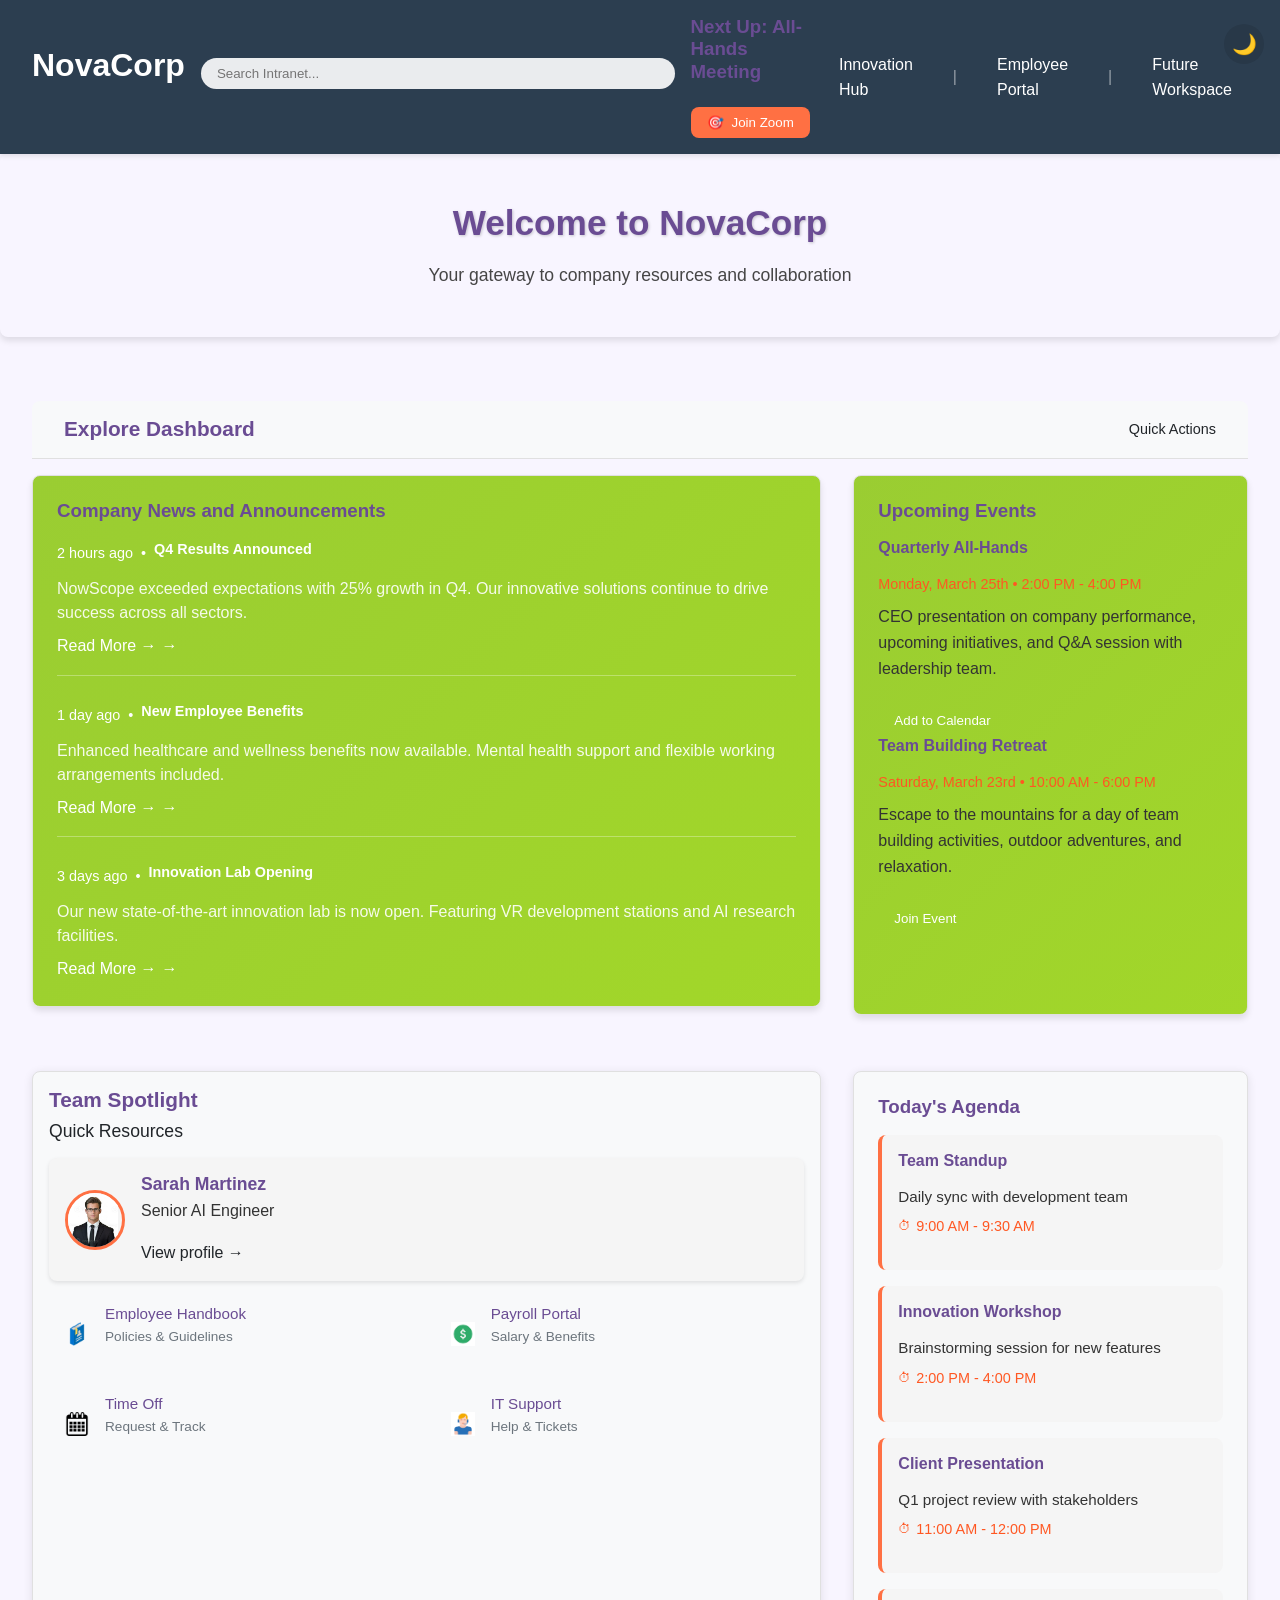
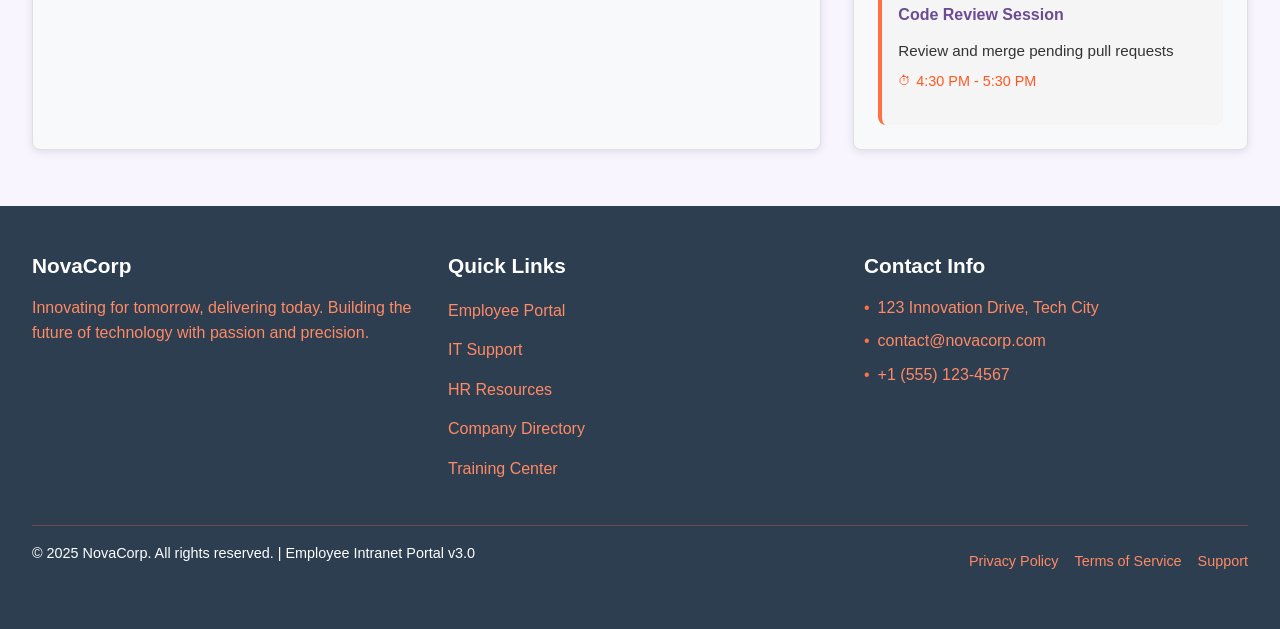
==== commit 62016673: "f" ====
--- a/index.html
+++ b/index.html
@@ -607,8 +607,8 @@
                 </div>
                 <div class="theme-toggle">
                     <button id="themeToggle" aria-label="Toggle theme">
-                        <span class="light-icon">☀️</span>
-                        <span class="dark-icon">🌙</span>
+                        <!--☀️</span>
+                        <span class="dark-icon">-->🌙<!--</span>-->
                     </button>
                 </div>
             </div>
--- a/style.css
+++ b/style.css
@@ -250,51 +250,61 @@
 /* ================ */
 /* Theme Toggle */
 /* ================ */
+:root {
+  /* Light Theme (default) */
+  --primary-bg: #ffffff;
+  --text-color: #333333;
+  --header-bg: #2c3e50;
+  --card-bg: #f8f9fa;
+  /* Add all other light theme variables */
+}
+
+[data-theme="dark"] {
+  /* Dark Theme */
+  --primary-bg: #121212;
+  --text-color: #f5f5f5;
+  --header-bg: #1a1a1a;
+  --card-bg: #1e1e1e;
+  /* Add all other dark theme variables */
+}
+
+/* Theme Toggle Button */
+/* Theme Toggle Button Styling */
 .theme-toggle {
-  margin-left: var(--base-spacing);
-  display: flex;
-  align-items: center;
+  position: absolute;
+  top: 1rem;
+  right: 1rem;
+  z-index: 100;
 }
 
 #themeToggle {
-  background: transparent;
+  background: rgba(0,0,0,0.1);
   border: none;
+  border-radius: 50%;
+  width: 40px;
+  height: 40px;
+  font-size: 1.25rem;
   cursor: pointer;
-  font-size: 1.5rem;
-  padding: calc(var(--base-spacing) / 2);
-  display: flex;
-  align-items: center;
-  color: var(--white);
-  transition: all var(--transition-fast) ease;
+  transition: all 0.3s ease;
+  display: flex;
+  align-items: center;
+  justify-content: center;
+}
+
+/* Light mode button styling */
+[data-theme="light"] #themeToggle {
+  background: rgba(0,0,0,0.05);
+  color: #333;
+}
+
+/* Dark mode button styling */
+[data-theme="dark"] #themeToggle {
+  background: rgba(255,255,255,0.1);
+  color: #fff;
 }
 
 #themeToggle:hover {
   transform: scale(1.1);
-}
-/* Dark Mode Specific Styles */
-[data-theme="dark"] {
-    --primary-bg: #121212;
-    --secondary-bg: #1e1e1e;
-    --text-color: #f5f5f5;
-    --text-light: #aaaaaa;
-    --header-bg: #1a1a1a;
-    --card-bg: #1e1e1e;
-    --border-color: #333333;
-    --shadow-color: rgba(0, 0, 0, 0.3);
-    
-    /* Ensure colors remain visible in dark mode */
-    --primary-color: #6a4c93;
-    --secondary-color: #3498db;
-    --accent-color: #ff7043;
-    --success-color: #2ecc71;
-    --warning-color: #f39c12;
-    --highlight-orange: #ffab40;
-    --highlight-orange-light: #ffcc80;
-    --highlight-orange-dark: #ff9100;
-}
-
-#themeToggle[aria-pressed="true"] {
-  color: var(--highlight-orange);
 }
 
 /* ================ */
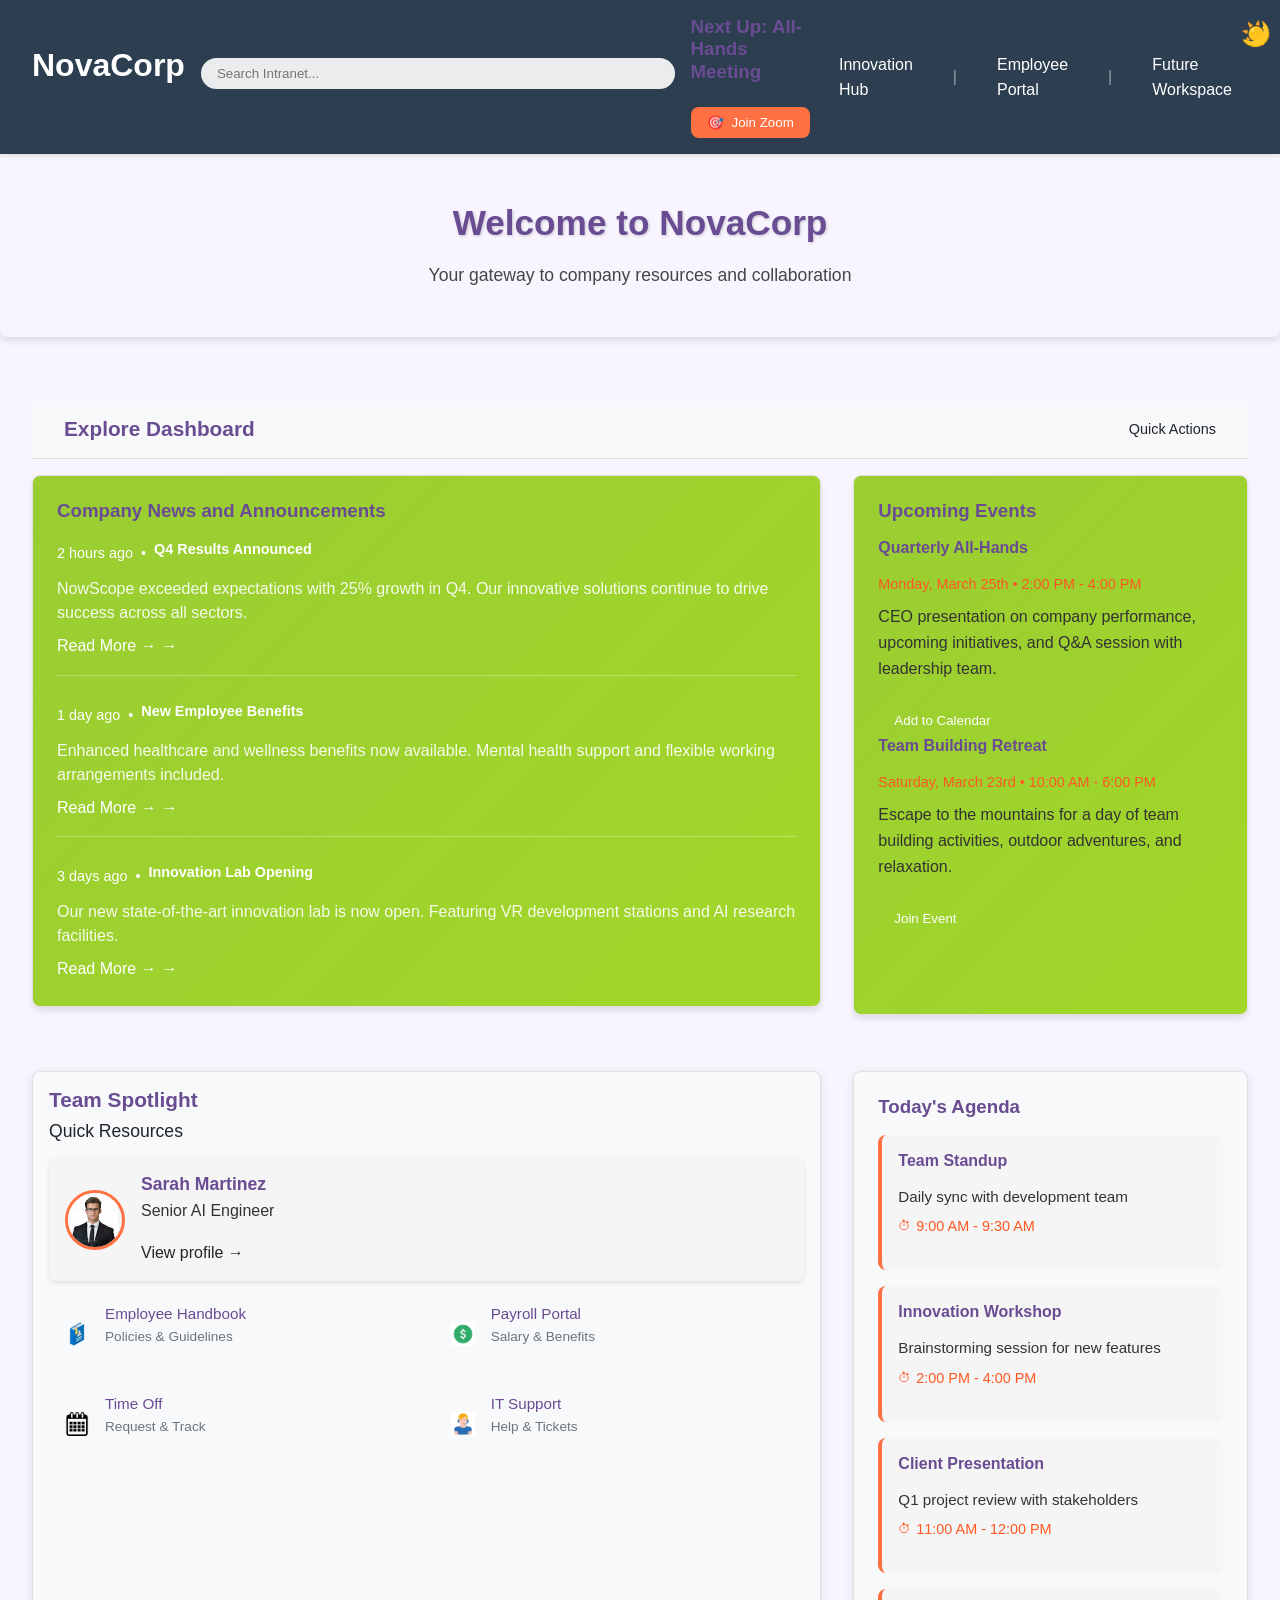
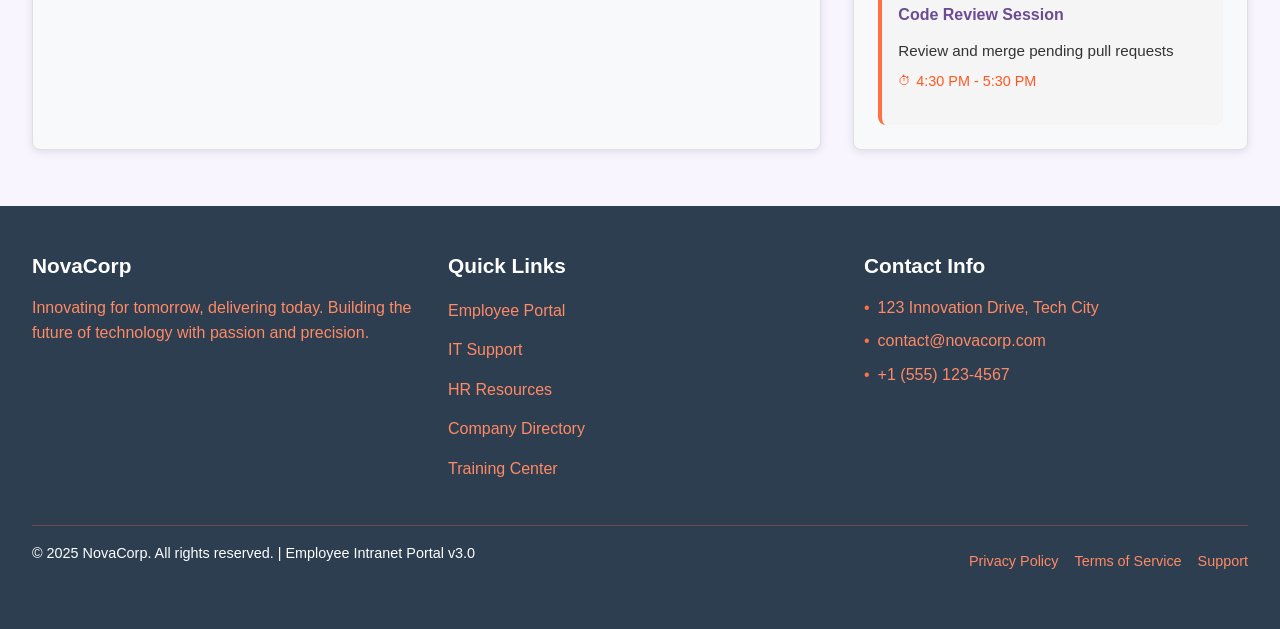
==== commit 11ed21e7: "ds" ====
--- a/index.html
+++ b/index.html
@@ -607,8 +607,8 @@
                 </div>
                 <div class="theme-toggle">
                     <button id="themeToggle" aria-label="Toggle theme">
-                        <!--☀️</span>
-                        <span class="dark-icon">-->🌙<!--</span>-->
+                        <span class="light-icon">☀️</span>
+                        <span class="dark-icon">🌙</span>
                     </button>
                 </div>
             </div>
--- a/style.css
+++ b/style.css
@@ -276,31 +276,34 @@
   right: 1rem;
   z-index: 100;
 }
-
+/* Theme toggle button styling */
 #themeToggle {
-  background: rgba(0,0,0,0.1);
-  border: none;
-  border-radius: 50%;
-  width: 40px;
-  height: 40px;
-  font-size: 1.25rem;
-  cursor: pointer;
-  transition: all 0.3s ease;
-  display: flex;
-  align-items: center;
-  justify-content: center;
-}
-
-/* Light mode button styling */
-[data-theme="light"] #themeToggle {
-  background: rgba(0,0,0,0.05);
-  color: #333;
-}
-
-/* Dark mode button styling */
-[data-theme="dark"] #themeToggle {
-  background: rgba(255,255,255,0.1);
-  color: #fff;
+    background: transparent;
+    border: none;
+    cursor: pointer;
+    font-size: 1.5rem;
+    padding: 0.5rem;
+    position: relative;
+}
+
+/* Hide/show icons based on theme */
+[data-theme="light"] .dark-icon,
+[data-theme="dark"] .light-icon {
+    display: inline;
+}
+
+[data-theme="light"] .light-icon,
+[data-theme="dark"] .dark-icon {
+    display: none;
+}
+
+/* Optional: Add transition effects */
+.light-icon, .dark-icon {
+    transition: opacity 0.3s ease;
+    position: absolute;
+    top: 50%;
+    left: 50%;
+    transform: translate(-50%, -50%);
 }
 
 #themeToggle:hover {
@@ -929,12 +932,23 @@
   margin-bottom: var(--base-spacing);
   border-left: 4px solid var(--highlight-orange);
 }
-
+/* Target the meeting tracker heading */
 .widget.meeting-tracker h3 {
-  color: var(--primary-color);
-  margin-bottom: calc(var(--base-spacing) / 2);
-}
-
+    color: #FFD700; /* Bright yellow */
+    /* Or use your theme's yellow variable if you have one: */
+    /* color: var(--highlight-orange); */
+}
+
+/* If you want it to work with dark/light mode */
+[data-theme="light"] .widget.meeting-tracker h3 {
+    color: #FFD700; /* Yellow in light mode */
+}
+
+[data-theme="dark"] .widget.meeting-tracker h3 {
+    color: #FFD700; /* Same yellow in dark mode */
+    /* Or use a different yellow for dark mode if preferred */
+    /* color: #FFC000; */
+}
 #joinMeeting {
   background-color: var(--highlight-orange);
   color: var(--white);
